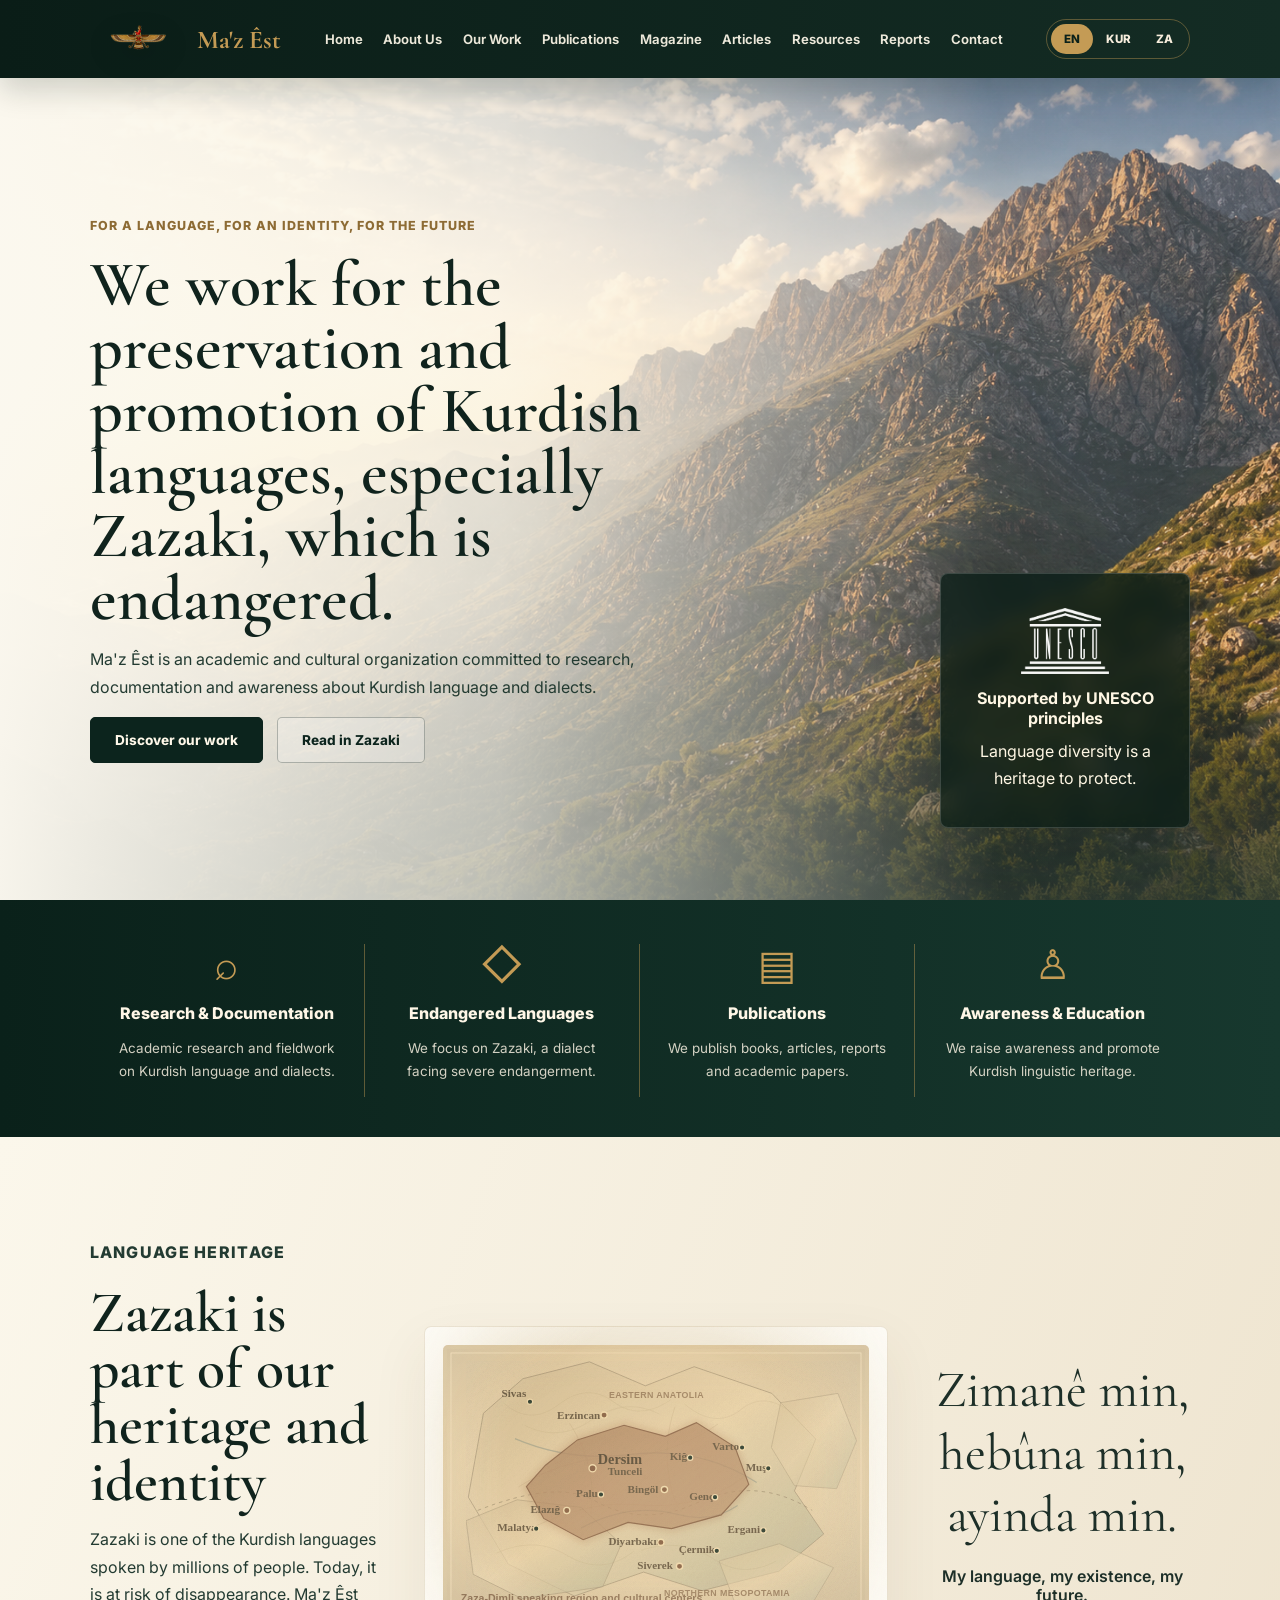
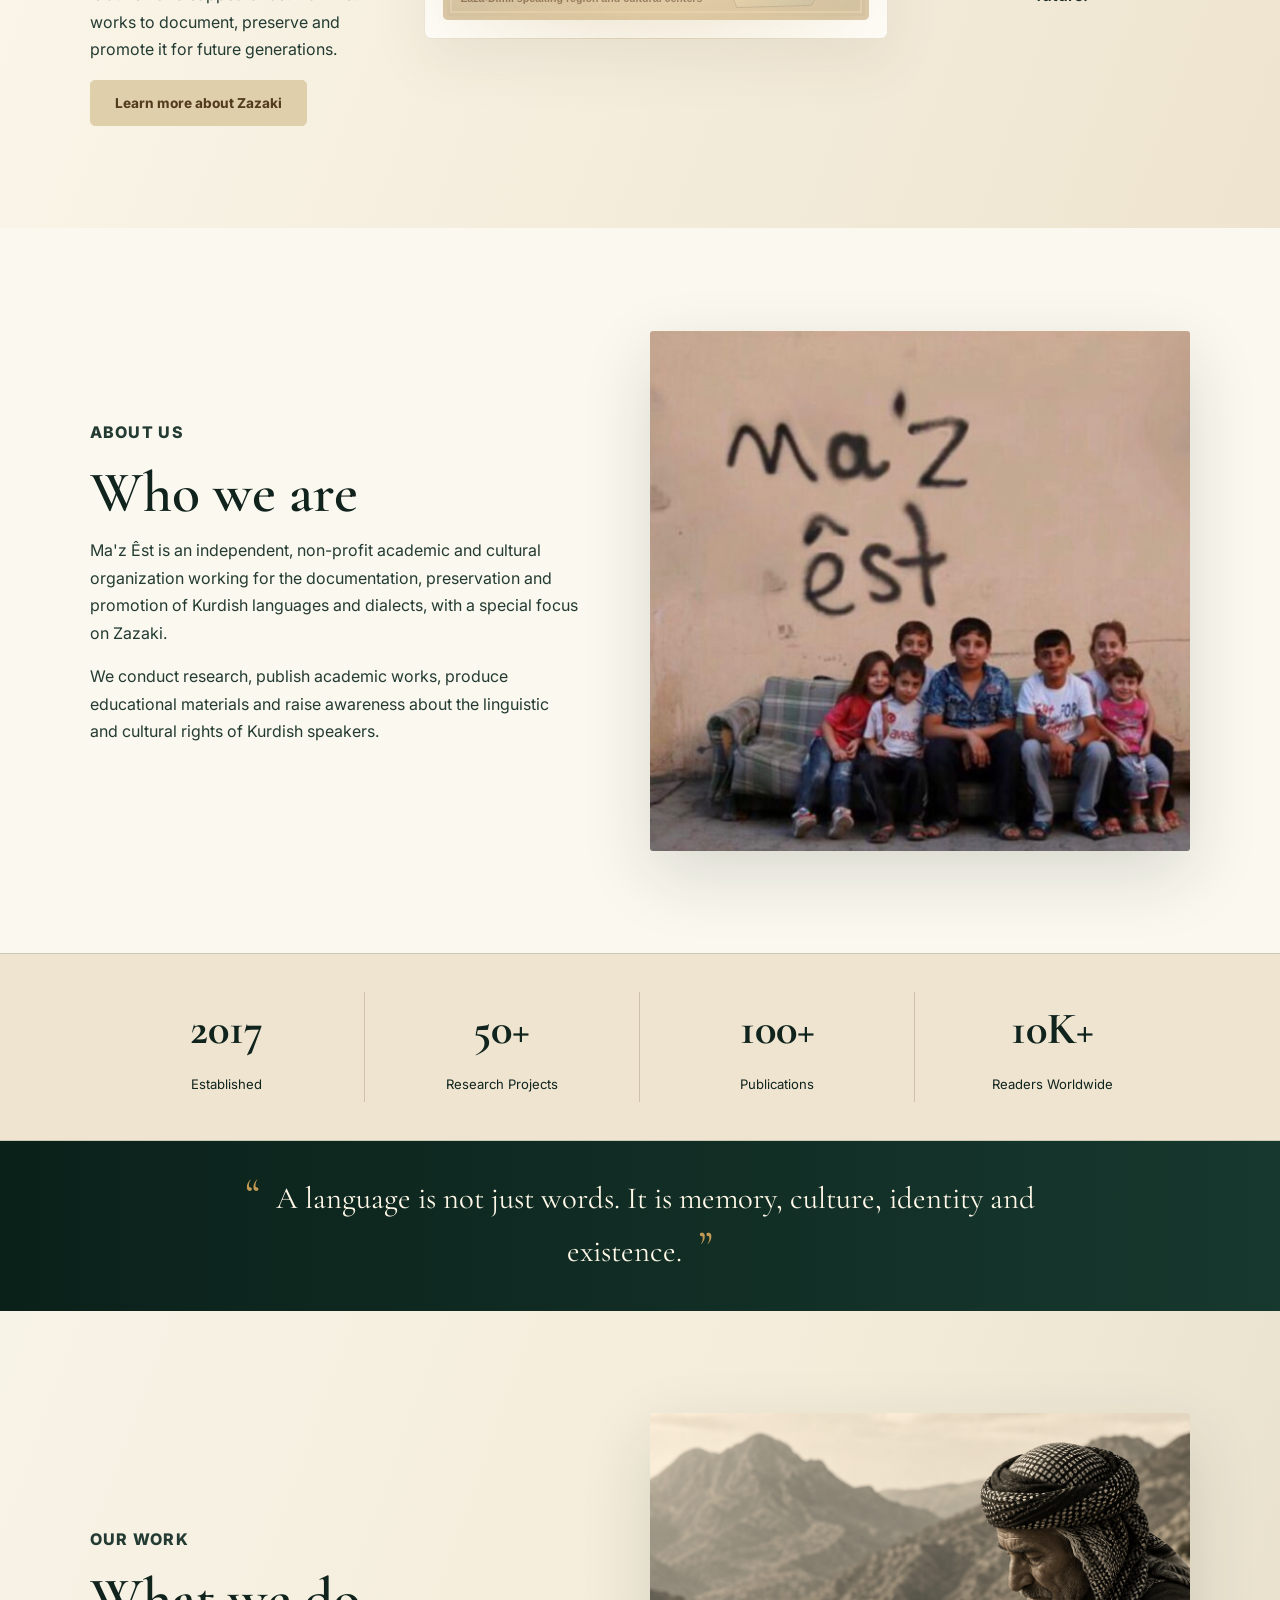
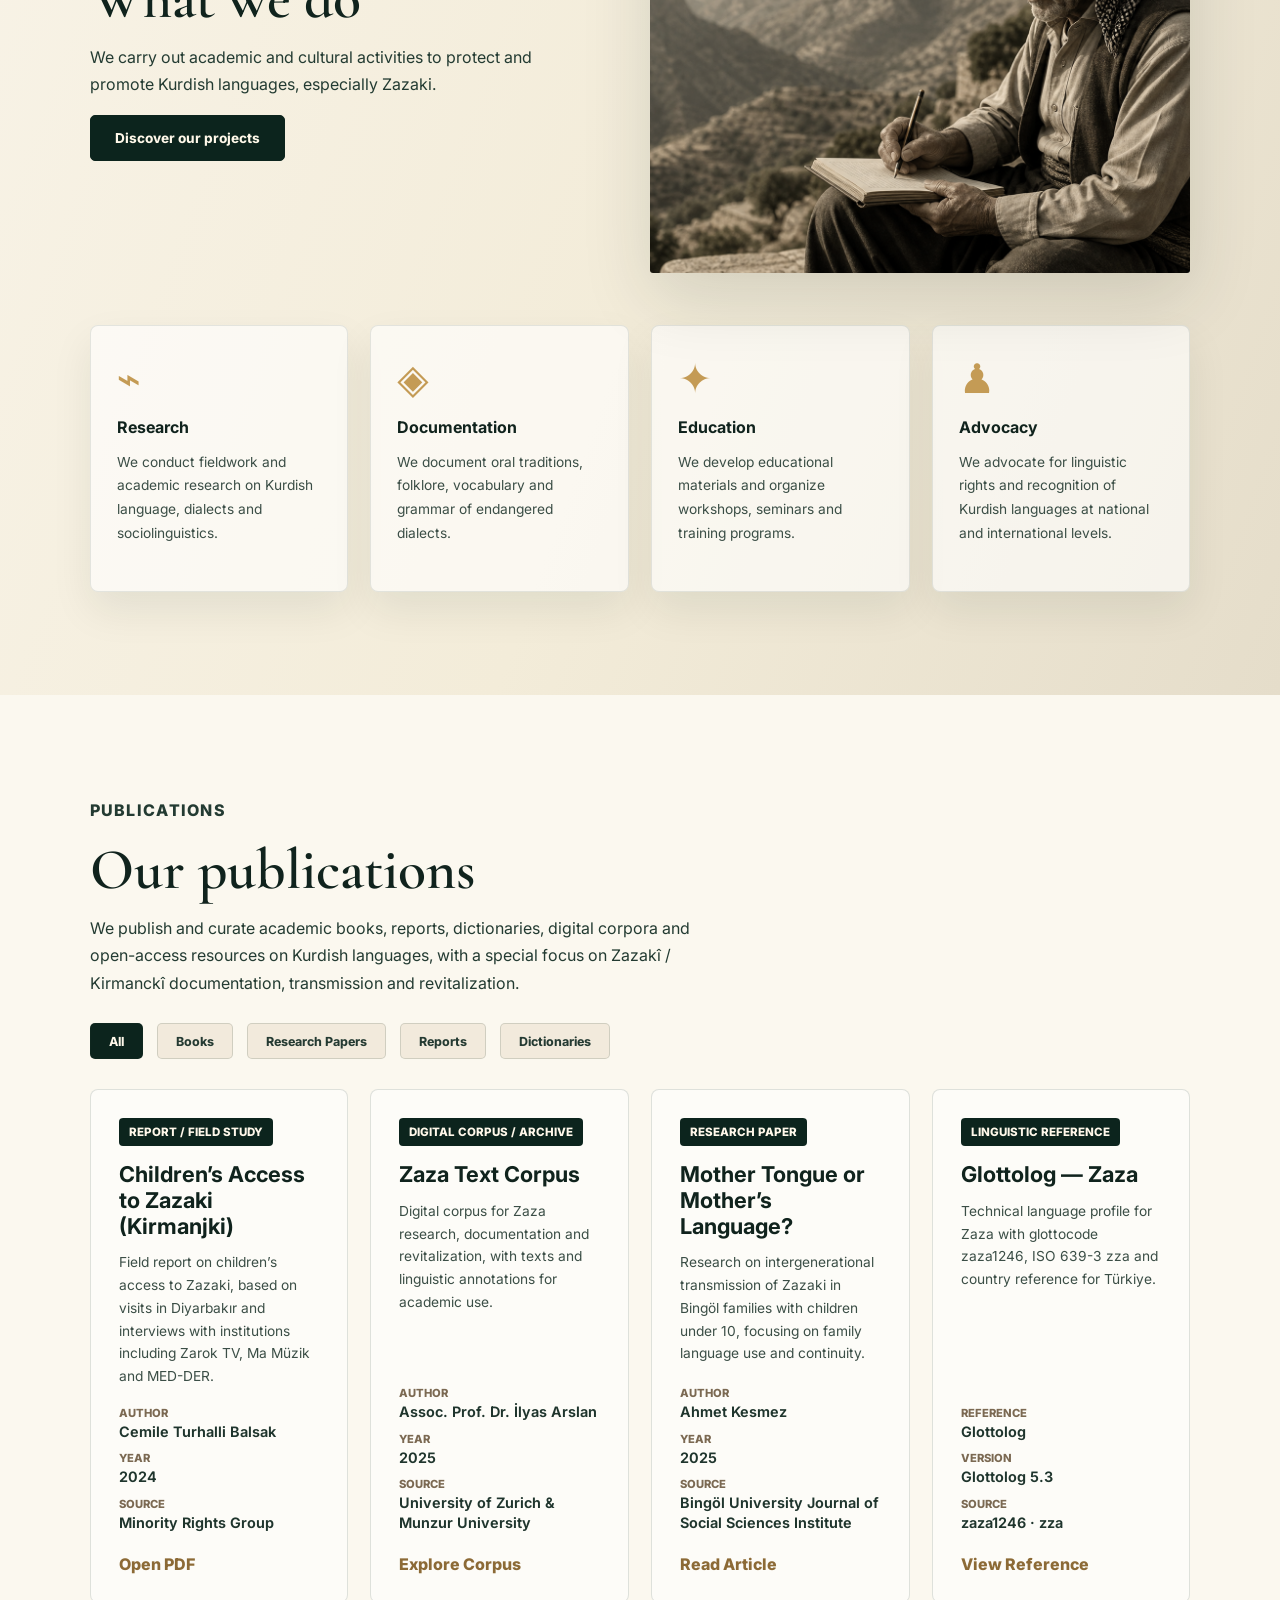
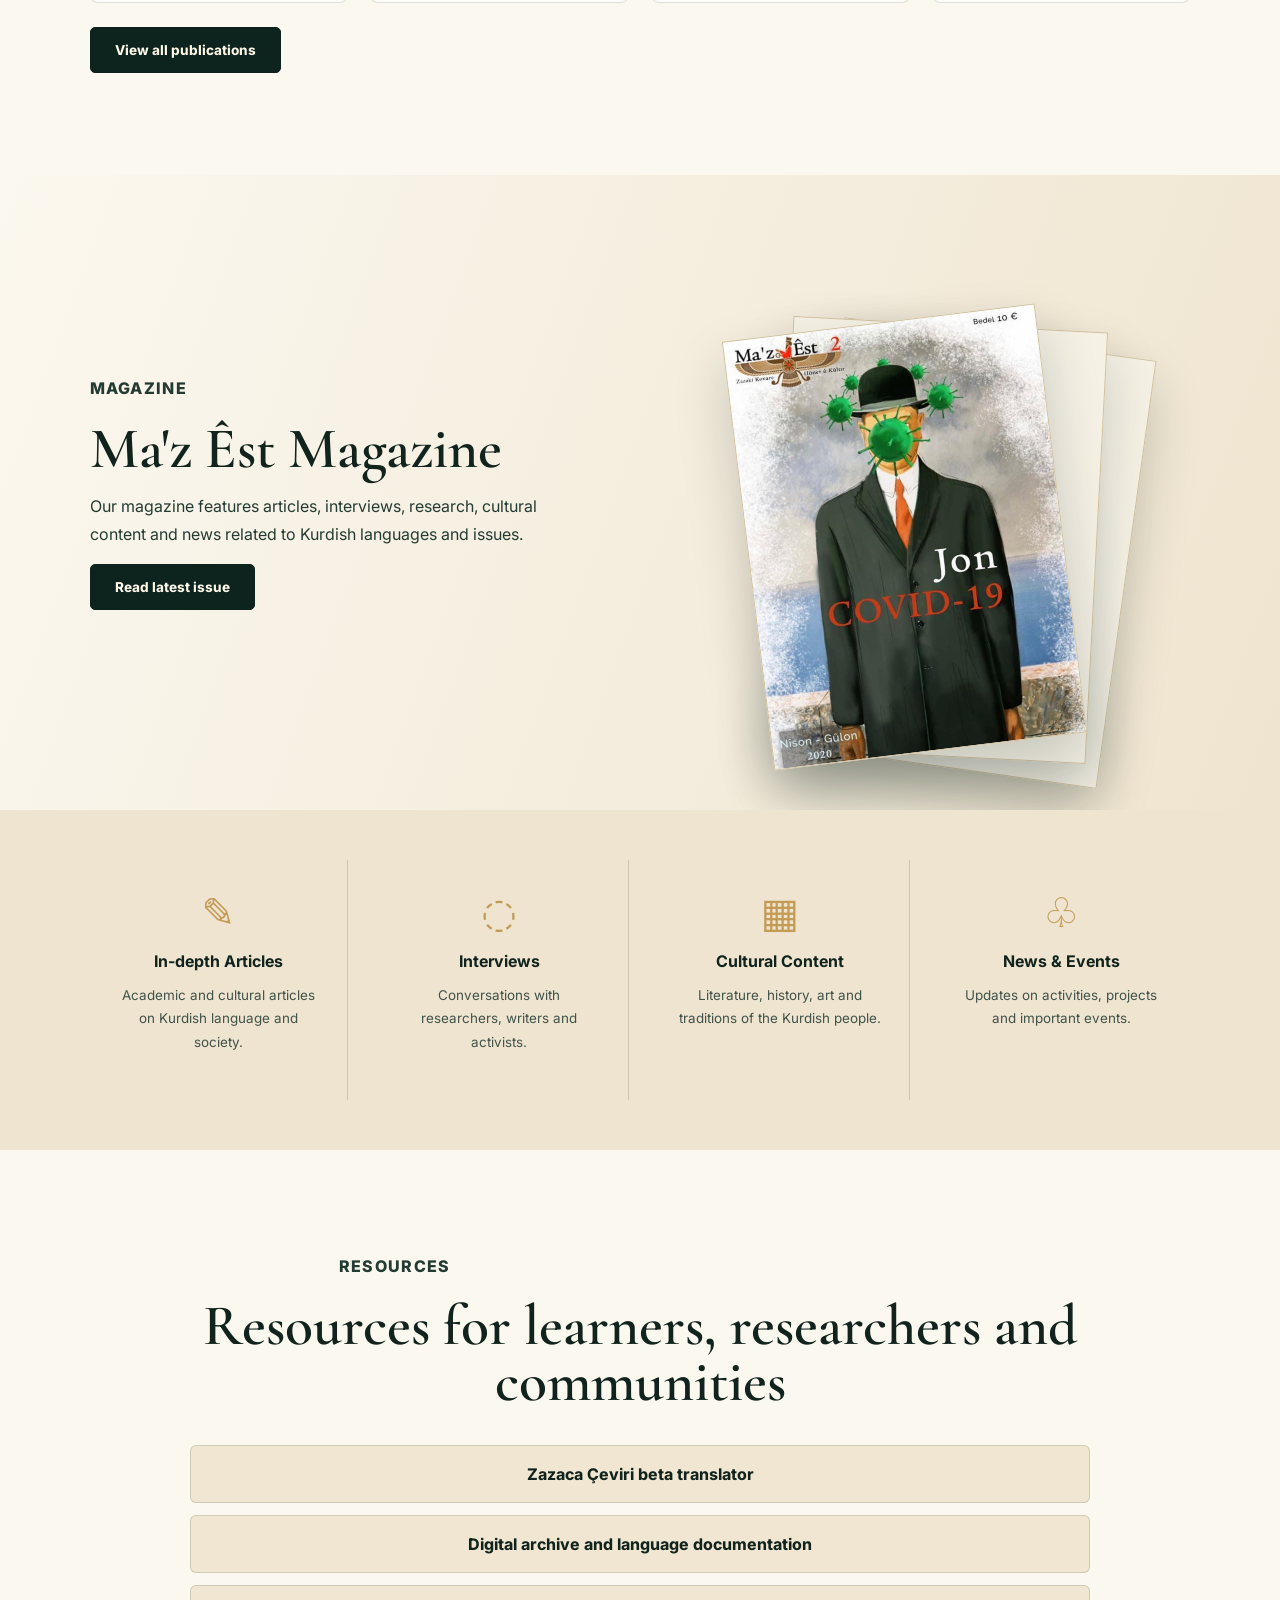
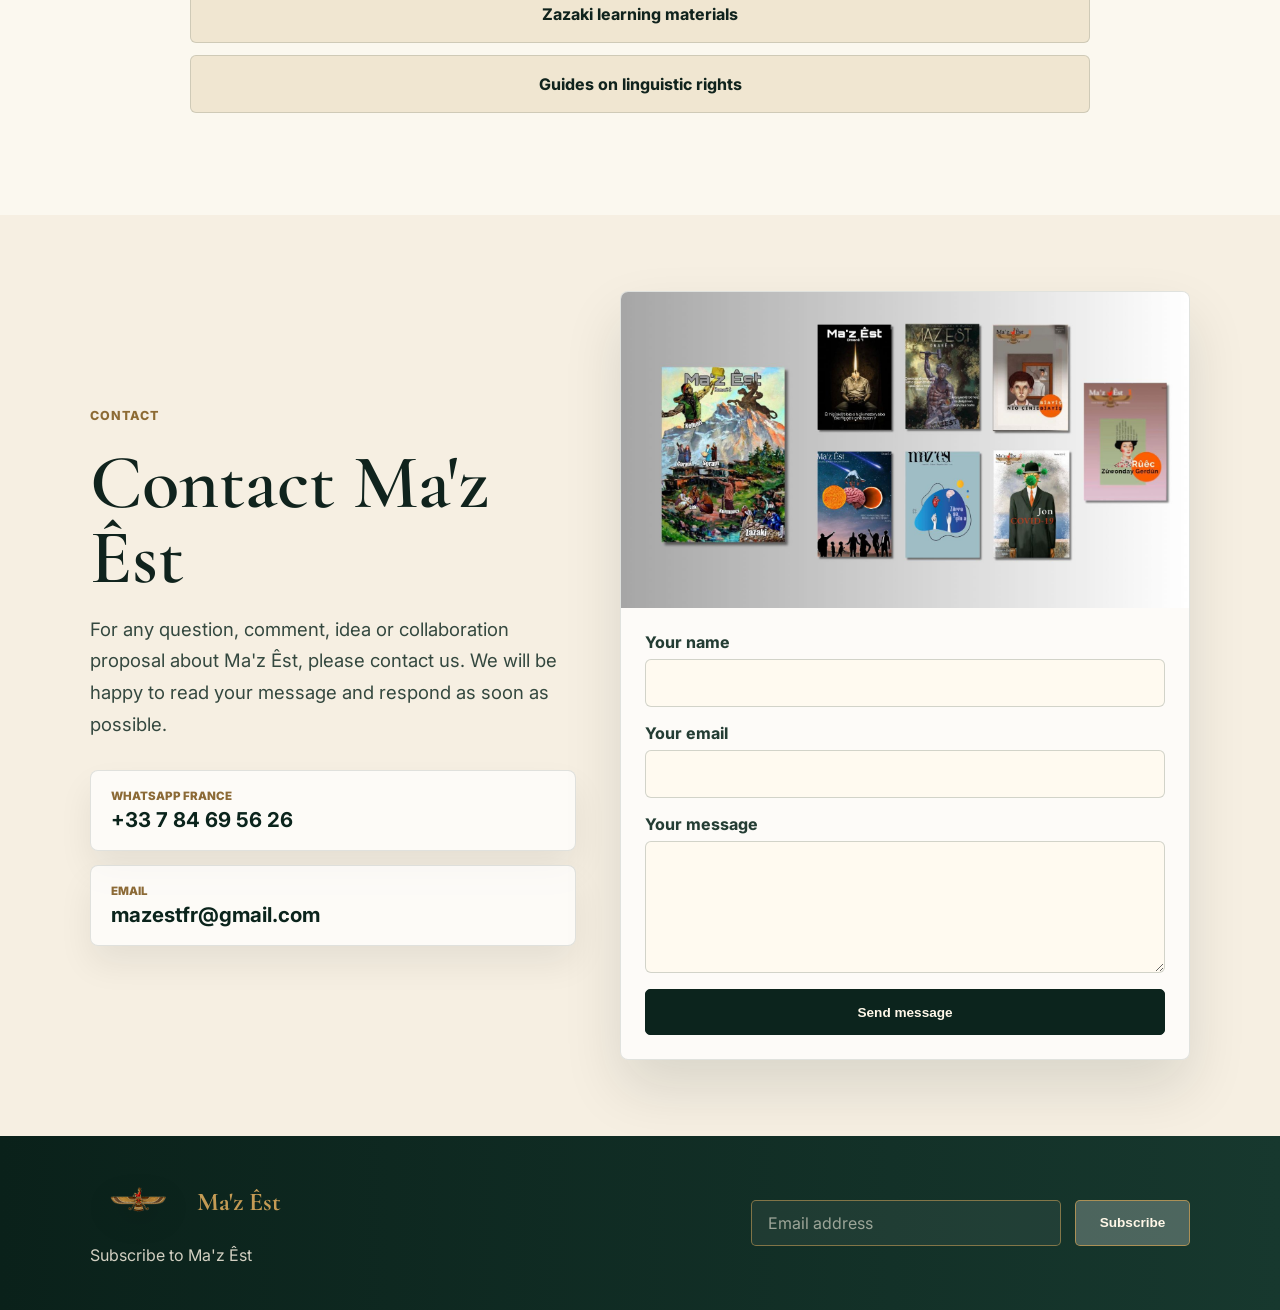
==== index.html @ a1efe477 "Initial Ma'z Est website" ====
<!doctype html>
<html lang="en">
  <head>
    <meta charset="UTF-8" />
    <meta name="viewport" content="width=device-width, initial-scale=1.0" />
    <title>Ma'z Êst | Kurdish Language Preservation</title>
    <link rel="preconnect" href="https://fonts.googleapis.com" />
    <link rel="preconnect" href="https://fonts.gstatic.com" crossorigin />
    <link href="https://fonts.googleapis.com/css2?family=Cormorant+Garamond:wght@500;600;700&family=Inter:wght@400;500;600;700&display=swap" rel="stylesheet" />
    <link rel="stylesheet" href="styles.css" />
  </head>
  <body>
    <header class="site-header">
      <a class="brand" href="#home" aria-label="Ma'z Êst home">
        <img class="brand-logo" src="assets/logosans.png" alt="" /><span class="brand-name">Ma'z Êst</span>
      </a>
      <button class="nav-toggle" type="button" aria-label="Open menu" aria-expanded="false">☰</button>
      <nav class="main-nav" aria-label="Main navigation">
        <a href="index.html" data-i18n="nav.home">Home</a>
        <a href="#about" data-i18n="nav.about">About Us</a>
        <a href="research.html" data-i18n="nav.work">Our Work</a>
        <a href="publications.html" data-i18n="nav.publications">Publications</a>
        <a href="magazine.html" data-i18n="nav.magazine">Magazine</a>
        <a href="articles.html" data-i18n="nav.articles">Articles</a>
        <a href="resources.html" data-i18n="nav.resources">Resources</a>
        <a href="reports.html" data-i18n="nav.reports">Reports</a>
        <a href="#contact" data-i18n="nav.contact">Contact</a>
      </nav>
      <div class="language-switch" aria-label="Language">
        <button type="button" class="active" data-lang="en">EN</button>
        <button type="button" data-lang="ku">KUR</button>
        <button type="button" data-lang="za">ZA</button>
      </div>
    </header>

    <main id="home">
      <section class="hero">
        <div class="hero-media" aria-hidden="true"></div>
        <div class="hero-content">
          <p class="eyebrow" data-i18n="hero.eyebrow">For a language, for an identity, for the future</p>
          <h1 data-i18n="hero.title">We work for the preservation and promotion of Kurdish languages, especially Zazaki, which is endangered.</h1>
          <p data-i18n="hero.copy">Ma'z Êst is an academic and cultural organization committed to research, documentation and awareness about Kurdish language and dialects.</p>
          <div class="actions">
            <a class="button primary" href="#work" data-i18n="hero.cta1">Discover our work</a>
            <a class="button secondary" href="#heritage" data-i18n="hero.cta2">Read in Zazaki</a>
          </div>
        </div>
        <aside class="unesco-card">
          <img class="unesco-logo" src="assets/unesco.png" alt="UNESCO logo" />
          <strong data-i18n="hero.unescoTitle">Supported by UNESCO principles</strong>
          <p data-i18n="hero.unescoCopy">Language diversity is a heritage to protect.</p>
        </aside>
      </section>

      <section class="pillar-strip" aria-label="Focus areas">
        <article>
          <span class="line-icon">⌕</span>
          <h2 data-i18n="pillars.research.title">Research & Documentation</h2>
          <p data-i18n="pillars.research.copy">Academic research and fieldwork on Kurdish language and dialects.</p>
        </article>
        <article>
          <span class="line-icon">◇</span>
          <h2 data-i18n="pillars.languages.title">Endangered Languages</h2>
          <p data-i18n="pillars.languages.copy">We focus on Zazaki, a dialect facing severe endangerment.</p>
        </article>
        <article>
          <span class="line-icon">▤</span>
          <h2 data-i18n="pillars.publications.title">Publications</h2>
          <p data-i18n="pillars.publications.copy">We publish books, articles, reports and academic papers.</p>
        </article>
        <article>
          <span class="line-icon">♙</span>
          <h2 data-i18n="pillars.education.title">Awareness & Education</h2>
          <p data-i18n="pillars.education.copy">We raise awareness and promote Kurdish linguistic heritage.</p>
        </article>
      </section>

      <section class="heritage" id="heritage">
        <div>
          <p class="eyebrow" data-i18n="heritage.eyebrow">Language heritage</p>
          <h2 data-i18n="heritage.title">Zazaki is part of our heritage and identity</h2>
          <p data-i18n="heritage.copy">Zazaki is one of the Kurdish languages spoken by millions of people. Today, it is at risk of disappearance. Ma'z Êst works to document, preserve and promote it for future generations.</p>
          <a class="button muted" href="#about" data-i18n="heritage.cta">Learn more about Zazaki</a>
        </div>
        <div class="map-panel">
          <img src="assets/zaza-map.svg" alt="Beige map of Zaza-Dimli Kurdish regions and cities" />
        </div>
        <blockquote>
          <span>Zimanê min, hebûna min, ayinda min.</span>
          <small data-i18n="heritage.quote">My language, my existence, my future.</small>
        </blockquote>
      </section>

      <section class="split-section" id="about">
        <div class="section-copy">
          <p class="eyebrow" data-i18n="about.eyebrow">About us</p>
          <h2 data-i18n="about.title">Who we are</h2>
          <p data-i18n="about.copy1">Ma'z Êst is an independent, non-profit academic and cultural organization working for the documentation, preservation and promotion of Kurdish languages and dialects, with a special focus on Zazaki.</p>
          <p data-i18n="about.copy2">We conduct research, publish academic works, produce educational materials and raise awareness about the linguistic and cultural rights of Kurdish speakers.</p>
        </div>
        <img src="assets/mazest-about.jpeg" alt="Children sitting under Ma'z Êst writing on a wall" />
      </section>

      <section class="stats">
        <article><strong>2017</strong><span data-i18n="stats.established">Established</span></article>
        <article><strong>50+</strong><span data-i18n="stats.projects">Research Projects</span></article>
        <article><strong>100+</strong><span data-i18n="stats.publications">Publications</span></article>
        <article><strong>10K+</strong><span data-i18n="stats.readers">Readers Worldwide</span></article>
      </section>

      <section class="quote-band">
        <p data-i18n="quote">A language is not just words. It is memory, culture, identity and existence.</p>
      </section>

      <section class="work-section" id="work">
        <div class="work-hero">
          <div>
            <p class="eyebrow" data-i18n="work.eyebrow">Our work</p>
            <h2 data-i18n="work.title">What we do</h2>
            <p data-i18n="work.copy">We carry out academic and cultural activities to protect and promote Kurdish languages, especially Zazaki.</p>
            <a class="button primary" href="#publications" data-i18n="work.cta">Discover our projects</a>
          </div>
          <img src="assets/cultural-writer.png" alt="Elder Kurdish writer documenting language in a notebook" />
        </div>
        <div class="work-grid">
          <article><span>⌁</span><h3 data-i18n="work.cards.research.title">Research</h3><p data-i18n="work.cards.research.copy">We conduct fieldwork and academic research on Kurdish language, dialects and sociolinguistics.</p></article>
          <article><span>◈</span><h3 data-i18n="work.cards.documentation.title">Documentation</h3><p data-i18n="work.cards.documentation.copy">We document oral traditions, folklore, vocabulary and grammar of endangered dialects.</p></article>
          <article><span>✦</span><h3 data-i18n="work.cards.education.title">Education</h3><p data-i18n="work.cards.education.copy">We develop educational materials and organize workshops, seminars and training programs.</p></article>
          <article><span>♟</span><h3 data-i18n="work.cards.advocacy.title">Advocacy</h3><p data-i18n="work.cards.advocacy.copy">We advocate for linguistic rights and recognition of Kurdish languages at national and international levels.</p></article>
        </div>
      </section>

      <section class="publications" id="publications">
        <div class="section-heading">
          <p class="eyebrow" data-i18n="publications.eyebrow">Publications</p>
          <h2 data-i18n="publications.title">Our publications</h2>
          <p data-i18n="publications.copy">We publish and curate academic books, reports, dictionaries, digital corpora and open-access resources on Kurdish languages, with a special focus on Zazakî / Kirmanckî documentation, transmission and revitalization.</p>
        </div>
        <div class="tabs" aria-label="Publication filters">
          <button class="active" data-i18n="publications.tabs.all">All</button>
          <button data-i18n="publications.tabs.books">Books</button>
          <button data-i18n="publications.tabs.research">Research Papers</button>
          <button data-i18n="publications.tabs.reports">Reports</button>
          <button data-i18n="publications.tabs.dict">Dictionaries</button>
        </div>
        <div class="book-grid">
          <article class="book resource-publication">
            <span class="resource-badge" data-i18n="publications.cards.access.type">Report / Field Study</span>
            <h3>Children’s Access to Zazaki (Kirmanjki)</h3>
            <p data-i18n="publications.cards.access.copy">Field report on children’s access to Zazaki, based on visits in Diyarbakır and interviews with institutions including Zarok TV, Ma Müzik and MED-DER.</p>
            <dl>
              <div><dt data-i18n="publications.card.author">Author</dt><dd>Cemile Turhalli Balsak</dd></div>
              <div><dt data-i18n="publications.card.year">Year</dt><dd>2024</dd></div>
              <div><dt data-i18n="publications.card.source">Source</dt><dd>Minority Rights Group</dd></div>
            </dl>
            <a class="section-link" href="https://minorityrights.org/app/uploads/2024/04/childrens-access-to-zazaki-en.pdf" target="_blank" rel="noopener" data-i18n="publications.cards.access.button">Open PDF</a>
          </article>
          <article class="book resource-publication">
            <span class="resource-badge" data-i18n="publications.cards.corpus.type">Digital Corpus / Archive</span>
            <h3>Zaza Text Corpus</h3>
            <p data-i18n="publications.cards.corpus.copy">Digital corpus for Zaza research, documentation and revitalization, with texts and linguistic annotations for academic use.</p>
            <dl>
              <div><dt data-i18n="publications.card.author">Author</dt><dd>Assoc. Prof. Dr. İlyas Arslan</dd></div>
              <div><dt data-i18n="publications.card.year">Year</dt><dd>2025</dd></div>
              <div><dt data-i18n="publications.card.source">Source</dt><dd>University of Zurich & Munzur University</dd></div>
            </dl>
            <a class="section-link" href="https://ilyasarslan62.github.io/zazatextcorpus/" target="_blank" rel="noopener" data-i18n="publications.cards.corpus.button">Explore Corpus</a>
          </article>
          <article class="book resource-publication">
            <span class="resource-badge" data-i18n="publications.cards.transmission.type">Research Paper</span>
            <h3>Mother Tongue or Mother’s Language?</h3>
            <p data-i18n="publications.cards.transmission.copy">Research on intergenerational transmission of Zazaki in Bingöl families with children under 10, focusing on family language use and continuity.</p>
            <dl>
              <div><dt data-i18n="publications.card.author">Author</dt><dd>Ahmet Kesmez</dd></div>
              <div><dt data-i18n="publications.card.year">Year</dt><dd>2025</dd></div>
              <div><dt data-i18n="publications.card.source">Source</dt><dd>Bingöl University Journal of Social Sciences Institute</dd></div>
            </dl>
            <a class="section-link" href="https://dergipark.org.tr/tr/pub/busbed/article/1689349" target="_blank" rel="noopener" data-i18n="publications.cards.transmission.button">Read Article</a>
          </article>
          <article class="book resource-publication">
            <span class="resource-badge" data-i18n="publications.cards.glottolog.type">Linguistic Reference</span>
            <h3>Glottolog — Zaza</h3>
            <p data-i18n="publications.cards.glottolog.copy">Technical language profile for Zaza with glottocode zaza1246, ISO 639-3 zza and country reference for Türkiye.</p>
            <dl>
              <div><dt data-i18n="publications.card.reference">Reference</dt><dd>Glottolog</dd></div>
              <div><dt data-i18n="publications.card.version">Version</dt><dd>Glottolog 5.3</dd></div>
              <div><dt data-i18n="publications.card.source">Code</dt><dd>zaza1246 · zza</dd></div>
            </dl>
            <a class="section-link" href="https://glottolog.org/resource/languoid/id/zaza1246" target="_blank" rel="noopener" data-i18n="publications.cards.glottolog.button">View Reference</a>
          </article>
        </div>
        <a class="button primary centered" href="#resources" data-i18n="publications.cta">View all publications</a>
      </section>

      <section class="magazine" id="magazine">
        <div class="section-copy">
          <p class="eyebrow" data-i18n="magazine.eyebrow">Magazine</p>
          <h2 data-i18n="magazine.title">Ma'z Êst Magazine</h2>
          <p data-i18n="magazine.copy">Our magazine features articles, interviews, research, cultural content and news related to Kurdish languages and issues.</p>
          <a class="button primary" href="#articles" data-i18n="magazine.cta">Read latest issue</a>
        </div>
        <div class="magazine-stack" aria-label="Magazine cover mockup">
          <div class="issue back"></div>
          <div class="issue mid"></div>
          <div class="issue front">
            <img class="real-magazine-cover" src="assets/magazine/mazest-magazine-covid.png" alt="Ma'z Êst magazine cover about Covid-19" />
          </div>
        </div>
      </section>

      <section class="article-grid" id="articles">
        <article><span>✎</span><h3 data-i18n="articles.inDepth.title">In-depth Articles</h3><p data-i18n="articles.inDepth.copy">Academic and cultural articles on Kurdish language and society.</p></article>
        <article><span>◌</span><h3 data-i18n="articles.interviews.title">Interviews</h3><p data-i18n="articles.interviews.copy">Conversations with researchers, writers and activists.</p></article>
        <article><span>▦</span><h3 data-i18n="articles.culture.title">Cultural Content</h3><p data-i18n="articles.culture.copy">Literature, history, art and traditions of the Kurdish people.</p></article>
        <article><span>♧</span><h3 data-i18n="articles.news.title">News & Events</h3><p data-i18n="articles.news.copy">Updates on activities, projects and important events.</p></article>
      </section>

      <section class="resources" id="resources">
        <p class="eyebrow" data-i18n="resources.eyebrow">Resources</p>
        <h2 data-i18n="resources.title">Resources for learners, researchers and communities</h2>
        <div class="resource-list">
          <a href="translator.html" data-i18n="resources.items.translator">Zazaca Çeviri beta translator</a>
          <a href="archive.html" data-i18n="resources.items.archive">Digital archive and language documentation</a>
          <a href="teaching-learning.html" data-i18n="resources.items.lessons">Zazaki learning materials</a>
          <a href="linguistic-rights.html" data-i18n="resources.items.rights">Guides on linguistic rights</a>
        </div>
      </section>

      <section class="contact-section" id="contact">
        <div class="contact-copy">
          <p class="eyebrow" data-i18n="contact.eyebrow">Contact</p>
          <h2 data-i18n="contact.title">Contact Ma'z Êst</h2>
          <p data-i18n="contact.copy">For any question, comment, idea or collaboration proposal about Ma'z Êst, please contact us. We will be happy to read your message and respond as soon as possible.</p>
          <div class="contact-actions">
            <a class="contact-link" href="https://wa.me/33784695626" target="_blank" rel="noopener">
              <span data-i18n="contact.whatsappLabel">WhatsApp France</span>
              <strong>+33 7 84 69 56 26</strong>
            </a>
            <a class="contact-link" href="mailto:mazestfr@gmail.com">
              <span data-i18n="contact.emailLabel">Email</span>
              <strong>mazestfr@gmail.com</strong>
            </a>
          </div>
        </div>
        <div class="contact-panel">
          <figure class="contact-image">
            <img src="assets/imagedeco.jpeg" alt="Ma'z Êst magazine covers" />
          </figure>
          <form class="contact-form" action="mailto:mazestfr@gmail.com" method="post" enctype="text/plain">
            <label>
              <span data-i18n="contact.form.name">Your name</span>
              <input type="text" name="name" autocomplete="name" required />
            </label>
            <label>
              <span data-i18n="contact.form.email">Your email</span>
              <input type="email" name="email" autocomplete="email" required />
            </label>
            <label>
              <span data-i18n="contact.form.message">Your message</span>
              <textarea name="message" rows="5" required></textarea>
            </label>
            <button class="button primary" type="submit" data-i18n="contact.form.submit">Send message</button>
          </form>
        </div>
      </section>
    </main>

    <footer class="site-footer">
      <div>
        <a class="brand" href="#home"><img class="brand-logo" src="assets/logosans.png" alt="" /><span class="brand-name">Ma'z Êst</span></a>
        <p data-i18n="footer.copy">Subscribe to Ma'z Êst</p>
      </div>
      <form>
        <label class="sr-only" for="footer-email" data-i18n="footer.placeholder">Email address</label>
        <input id="footer-email" type="email" name="email" data-i18n-placeholder="footer.placeholder" placeholder="Email address" required />
        <button class="button secondary" type="submit" data-i18n="footer.cta">Subscribe</button>
      </form>
    </footer>
    <script src="script.js?v=20260528-contact-form"></script>
  </body>
</html>
---- styles.css ----
:root {
  --ink: #10231d;
  --ink-2: #20382f;
  --pine: #0c241d;
  --pine-2: #14352b;
  --gold: #c49b55;
  --sand: #eee7d9;
  --paper: #fbf8ef;
  --line: rgba(32, 56, 47, 0.16);
  --shadow: 0 24px 70px rgba(16, 35, 29, 0.14);
}

* {
  box-sizing: border-box;
}

html {
  scroll-behavior: smooth;
}

body {
  margin: 0;
  color: var(--ink);
  background: var(--paper);
  font-family: Inter, system-ui, -apple-system, BlinkMacSystemFont, "Segoe UI", sans-serif;
}

body.menu-open {
  overflow: hidden;
}

a {
  color: inherit;
  text-decoration: none;
}

img {
  display: block;
  max-width: 100%;
}

.site-header {
  position: sticky;
  top: 0;
  z-index: 20;
  display: grid;
  grid-template-columns: auto 1fr auto;
  align-items: center;
  gap: 28px;
  min-height: 78px;
  padding: 0 7vw;
  color: #fff9ea;
  background: linear-gradient(90deg, #0a1d17, #142c24);
  box-shadow: 0 12px 30px rgba(10, 29, 23, 0.18);
}

.brand {
  display: inline-flex;
  align-items: center;
  gap: 10px;
  color: var(--gold);
  font-family: "Cormorant Garamond", Georgia, serif;
  font-size: clamp(1.5rem, 2vw, 2.1rem);
  font-weight: 700;
  line-height: 1;
  white-space: nowrap;
}

.brand-logo {
  width: clamp(78px, 7.6vw, 108px);
  height: 50px;
  object-fit: contain;
  object-position: center;
  filter: drop-shadow(0 8px 14px rgba(0, 0, 0, 0.18));
}

.brand-name {
  display: inline-block;
  transform: translateY(1px);
  letter-spacing: 0;
}

.brand-mark {
  display: grid;
  width: 54px;
  height: 54px;
  place-items: center;
}

.brand-mark img {
  width: 100%;
  height: 100%;
  object-fit: contain;
}

.main-nav {
  display: flex;
  justify-content: center;
  gap: clamp(14px, 1.6vw, 30px);
  font-size: 0.82rem;
  font-weight: 650;
}

.main-nav a {
  opacity: 0.92;
  transition: color 0.2s ease, opacity 0.2s ease;
}

.main-nav a:hover {
  color: var(--gold);
  opacity: 1;
}

.language-switch {
  justify-self: end;
  display: inline-flex;
  gap: 4px;
  padding: 4px;
  border: 1px solid rgba(196, 155, 85, 0.42);
  border-radius: 999px;
}

.language-switch button,
.nav-toggle {
  color: inherit;
  background: transparent;
  border: 0;
  cursor: pointer;
  font: inherit;
}

.language-switch button {
  min-width: 42px;
  min-height: 30px;
  border-radius: 999px;
  color: #f7eddc;
  font-size: 0.72rem;
  font-weight: 800;
}

.language-switch button.active {
  color: #0b211a;
  background: var(--gold);
}

.nav-toggle {
  display: none;
  justify-self: end;
  font-size: 1.55rem;
}

.hero {
  position: relative;
  min-height: calc(100vh - 78px);
  display: grid;
  align-items: center;
  padding: 9vh 7vw;
  overflow: hidden;
}

.hero-media {
  position: absolute;
  inset: 0;
  z-index: -2;
  background:
    linear-gradient(90deg, rgba(251, 248, 239, 0.98) 0%, rgba(251, 248, 239, 0.72) 39%, rgba(251, 248, 239, 0.1) 78%),
    linear-gradient(180deg, rgba(16, 35, 29, 0) 70%, rgba(16, 35, 29, 0.74) 100%),
    url("assets/hero-mountains.png") center / cover no-repeat;
}

.hero-content {
  max-width: 660px;
}

.eyebrow {
  margin: 0 0 18px;
  color: #8d6b34;
  font-size: 0.78rem;
  font-weight: 800;
  letter-spacing: 0.08em;
  text-transform: uppercase;
}

h1,
h2 {
  margin: 0;
  font-family: "Cormorant Garamond", Georgia, serif;
  font-weight: 600;
  line-height: 0.98;
}

h1 {
  max-width: 720px;
  font-size: clamp(3rem, 5vw, 5.4rem);
}

h2 {
  font-size: clamp(2.7rem, 4.5vw, 5.2rem);
}

h3 {
  margin: 0;
  font-size: 1rem;
}

p {
  line-height: 1.72;
}

.hero-content p:not(.eyebrow),
.section-copy p,
.section-heading p,
.work-hero p,
.heritage p,
.resources p {
  max-width: 610px;
  color: #233b32;
  font-size: 1rem;
}

.actions,
.tabs,
.site-footer form {
  display: flex;
  flex-wrap: wrap;
  gap: 14px;
  align-items: center;
}

.button {
  display: inline-flex;
  align-items: center;
  justify-content: center;
  min-height: 46px;
  padding: 0 24px;
  border: 1px solid rgba(16, 35, 29, 0.28);
  border-radius: 5px;
  font-size: 0.85rem;
  font-weight: 750;
  transition: transform 0.2s ease, background 0.2s ease;
}

.button:hover {
  transform: translateY(-2px);
}

.button.primary {
  color: #fff8e9;
  background: var(--pine);
  border-color: var(--pine);
}

.button.secondary {
  color: var(--pine);
  background: rgba(255, 255, 255, 0.24);
}

.button.muted {
  color: #533b1f;
  background: #dfcfaa;
  border-color: #dfcfaa;
}

.button.centered {
  width: max-content;
  margin: 24px auto 0;
}

.unesco-card {
  position: absolute;
  right: 7vw;
  bottom: 8vh;
  width: min(250px, 24vw);
  padding: 34px 28px;
  color: #fff7e4;
  text-align: center;
  background: rgba(10, 29, 23, 0.78);
  border: 1px solid rgba(255, 255, 255, 0.16);
  border-radius: 8px;
  box-shadow: var(--shadow);
  backdrop-filter: blur(10px);
}

.unesco-logo {
  width: 88px;
  height: auto;
  margin: 0 auto 14px;
  filter: invert(1) sepia(1) saturate(0.35) hue-rotate(350deg) brightness(1.18);
  opacity: 0.96;
}

.unesco-card strong,
.unesco-card p {
  display: block;
  margin: 10px 0 0;
}

.pillar-strip,
.quote-band,
.site-footer {
  color: #fff7e7;
  background: linear-gradient(90deg, #0a211a, #17382e);
}

.pillar-strip {
  display: grid;
  grid-template-columns: repeat(4, 1fr);
  gap: 0;
  padding: 44px 7vw 40px;
}

.pillar-strip article,
.article-grid article {
  text-align: center;
}

.pillar-strip article {
  min-height: 150px;
  padding: 0 28px;
  border-right: 1px solid rgba(196, 155, 85, 0.45);
}

.pillar-strip article:last-child {
  border-right: 0;
}

.line-icon,
.work-grid span,
.article-grid span {
  display: block;
  color: var(--gold);
  font-size: 2.55rem;
  line-height: 1;
}

.pillar-strip h2 {
  margin-top: 18px;
  font-family: Inter, sans-serif;
  font-size: 1rem;
  font-weight: 800;
  line-height: 1.3;
}

.pillar-strip p,
.article-grid p {
  color: rgba(255, 247, 231, 0.82);
  font-size: 0.84rem;
}

.heritage,
.split-section,
.work-section,
.publications,
.magazine,
.resources {
  padding: clamp(64px, 8vw, 118px) 7vw;
}

.heritage {
  display: grid;
  grid-template-columns: minmax(260px, 0.9fr) minmax(340px, 1.45fr) minmax(230px, 0.8fr);
  align-items: center;
  gap: 46px;
  background: linear-gradient(110deg, #fbf7eb, #eee4cf);
}

.map-panel {
  width: 100%;
  padding: clamp(10px, 1.6vw, 18px);
  background:
    radial-gradient(circle at 50% 48%, rgba(255, 250, 236, 0) 54%, rgba(251, 248, 239, 0.76) 86%, rgba(251, 248, 239, 0.96) 100%),
    linear-gradient(135deg, rgba(221, 205, 173, 0.58), rgba(255, 251, 241, 0.22));
  border: 1px solid rgba(151, 120, 73, 0.16);
  border-radius: 7px;
  box-shadow:
    inset 0 0 70px rgba(255, 255, 255, 0.58),
    0 22px 56px rgba(93, 70, 39, 0.08);
}

.map-panel img {
  width: 100%;
  border-radius: 5px;
  mix-blend-mode: multiply;
  opacity: 0.95;
  filter: sepia(0.16) saturate(0.9) contrast(1.04);
}

.heritage blockquote {
  margin: 0;
  color: #1d2f28;
  font-family: "Cormorant Garamond", Georgia, serif;
  font-size: clamp(2.4rem, 4vw, 4.7rem);
  line-height: 1.22;
  text-align: center;
}

.heritage blockquote small {
  display: block;
  margin-top: 20px;
  font-family: Inter, sans-serif;
  font-size: 1rem;
  font-weight: 600;
}

.split-section,
.work-hero,
.magazine {
  display: grid;
  grid-template-columns: minmax(280px, 0.95fr) minmax(320px, 1.05fr);
  align-items: center;
  gap: 72px;
}

.split-section img,
.work-hero img {
  width: 100%;
  height: min(44vw, 520px);
  object-fit: cover;
  border-radius: 3px;
  box-shadow: var(--shadow);
}

.stats {
  display: grid;
  grid-template-columns: repeat(4, 1fr);
  padding: 38px 7vw;
  background: #eee4d0;
  border-block: 1px solid var(--line);
}

.stats article {
  display: grid;
  place-items: center;
  min-height: 110px;
  border-right: 1px solid rgba(107, 82, 44, 0.23);
  text-align: center;
}

.stats article:last-child {
  border-right: 0;
}

.stats strong {
  font-family: "Cormorant Garamond", Georgia, serif;
  font-size: 2.8rem;
}

.stats span {
  font-size: 0.82rem;
}

.quote-band {
  padding: 32px 7vw;
  text-align: center;
}

.quote-band p {
  margin: 0 auto;
  max-width: 920px;
  font-family: "Cormorant Garamond", Georgia, serif;
  font-size: clamp(1.55rem, 2.4vw, 2.35rem);
}

.quote-band p::before,
.quote-band p::after {
  color: var(--gold);
  font-size: 2.8rem;
  line-height: 0;
}

.quote-band p::before {
  content: "“";
  margin-right: 16px;
}

.quote-band p::after {
  content: "”";
  margin-left: 16px;
}

.work-section {
  background: linear-gradient(110deg, #f8f3e7 0%, #f3ecd9 52%, #e5ddca 100%);
}

.work-hero {
  margin-bottom: 52px;
}

.work-hero img {
  height: min(38vw, 460px);
  filter: sepia(0.16) saturate(0.78);
}

.work-grid,
.article-grid,
.book-grid {
  display: grid;
  gap: 22px;
}

.work-grid {
  grid-template-columns: repeat(4, 1fr);
}

.work-grid article,
.book,
.article-grid article {
  min-height: 240px;
  padding: 32px 26px;
  background: rgba(255, 255, 255, 0.62);
  border: 1px solid rgba(32, 56, 47, 0.11);
  border-radius: 8px;
  box-shadow: 0 18px 42px rgba(16, 35, 29, 0.08);
}

.work-grid h3,
.article-grid h3 {
  margin: 18px 0 8px;
}

.work-grid p,
.book p {
  color: #3b4e46;
  font-size: 0.86rem;
}

.publications {
  background: #fbf8ef;
}

.section-heading {
  max-width: 720px;
  margin-bottom: 26px;
}

.tabs {
  margin-bottom: 30px;
}

.tabs button {
  min-height: 36px;
  padding: 0 18px;
  color: #243a32;
  background: #f2eadc;
  border: 1px solid var(--line);
  border-radius: 5px;
  cursor: pointer;
  font: inherit;
  font-size: 0.78rem;
  font-weight: 750;
}

.tabs button.active {
  color: #fff8ea;
  background: var(--pine);
}

.book-grid {
  grid-template-columns: repeat(4, 1fr);
}

.book {
  min-height: 0;
  background: transparent;
  box-shadow: none;
}

.cover {
  display: grid;
  width: 100%;
  aspect-ratio: 0.72;
  place-items: center;
  padding: 24px;
  color: #f7ead4;
  border-radius: 3px;
  box-shadow: 0 18px 34px rgba(16, 35, 29, 0.22);
  font-family: "Cormorant Garamond", Georgia, serif;
  font-size: clamp(1.2rem, 2vw, 2rem);
  line-height: 1.08;
  text-align: center;
}

.cover.maroon { background: linear-gradient(155deg, #603048, #321927); }
.cover.green { background: linear-gradient(155deg, #315e45, #172b21); }
.cover.ochre { background: linear-gradient(155deg, #9d724e, #443225); }
.cover.black { background: linear-gradient(155deg, #2d2a25, #10100f); }

.book h3 {
  margin-top: 18px;
  line-height: 1.45;
}

.resource-publication {
  display: flex;
  flex-direction: column;
  min-height: 420px;
  padding: 28px;
  background: rgba(255, 255, 255, 0.58);
  border: 1px solid rgba(32, 56, 47, 0.14);
  border-radius: 8px;
}

.resource-publication h3 {
  margin: 16px 0 12px;
  font-size: clamp(1.2rem, 1.7vw, 1.58rem);
  line-height: 1.18;
}

.resource-publication p {
  margin: 0 0 18px;
  line-height: 1.65;
}

.resource-badge {
  width: fit-content;
  padding: 7px 10px;
  color: #fff8ea;
  background: var(--pine);
  border-radius: 4px;
  font-size: 0.72rem;
  font-weight: 800;
  text-transform: uppercase;
}

.resource-publication dl {
  display: grid;
  gap: 10px;
  margin: auto 0 22px;
}

.resource-publication dl div {
  display: grid;
  gap: 2px;
}

.resource-publication dt {
  color: #7b6952;
  font-size: 0.7rem;
  font-weight: 800;
  text-transform: uppercase;
}

.resource-publication dd {
  margin: 0;
  color: #1f352d;
  font-size: 0.9rem;
  font-weight: 650;
  line-height: 1.35;
}

.section-link {
  color: #8c6a36;
  font-weight: 800;
  text-decoration: none;
}

.section-link:hover {
  color: #0b241c;
}

.magazine {
  background: linear-gradient(110deg, #fbf8ef 0%, #efe4cf 100%);
  overflow: hidden;
}

.magazine-stack {
  position: relative;
  min-height: 430px;
}

.issue {
  position: absolute;
  inset: 10% auto auto 18%;
  width: min(315px, 58vw);
  aspect-ratio: 0.73;
  background: #f6f1e5;
  border: 1px solid #d2c1a0;
  box-shadow: 0 26px 55px rgba(16, 35, 29, 0.2);
}

.issue.back { transform: translate(66px, 16px) rotate(8deg); }
.issue.mid { transform: translate(35px, 3px) rotate(3deg); }
.issue.front {
  padding: 0;
  transform: rotate(-7deg);
  overflow: hidden;
}

.issue.front .real-magazine-cover {
  width: 100%;
  height: 100%;
  object-fit: cover;
}

.article-grid {
  grid-template-columns: repeat(4, 1fr);
  padding: 50px 7vw;
  background: #eee4d0;
}

.article-grid article {
  background: transparent;
  border: 0;
  border-right: 1px solid rgba(107, 82, 44, 0.22);
  border-radius: 0;
  box-shadow: none;
}

.article-grid article:last-child {
  border-right: 0;
}

.article-grid p {
  color: #40534a;
}

.resources {
  text-align: center;
}

.resources h2 {
  max-width: 960px;
  margin: 0 auto 34px;
}

.resource-list {
  display: grid;
  max-width: 900px;
  margin: 0 auto;
  gap: 12px;
}

.resource-list > a,
.resource-list > span {
  padding: 18px 22px;
  background: #f0e6d1;
  border: 1px solid var(--line);
  border-radius: 6px;
  font-weight: 750;
}

.resource-list > a > span,
.resource-list > span > span {
  display: inline;
  padding: 0;
  background: transparent;
  border: 0;
  border-radius: 0;
  color: #40534a;
  font-weight: 500;
}

.contact-section {
  display: grid;
  grid-template-columns: minmax(0, 0.92fr) minmax(360px, 1.08fr);
  gap: 44px;
  align-items: center;
  padding: 76px 7vw;
  background: #f6efe2;
}

.contact-copy {
  max-width: 610px;
}

.contact-copy h2 {
  margin: 0 0 18px;
  font-size: clamp(3rem, 6vw, 6rem);
}

.contact-copy p:not(.eyebrow) {
  color: #34483f;
  font-size: clamp(1.04rem, 1.45vw, 1.24rem);
  line-height: 1.7;
}

.contact-actions {
  display: grid;
  gap: 14px;
  margin-top: 30px;
}

.contact-link {
  display: grid;
  gap: 4px;
  padding: 18px 20px;
  color: #0b241c;
  background: rgba(255, 255, 255, 0.72);
  border: 1px solid rgba(32, 56, 47, 0.13);
  border-radius: 8px;
  text-decoration: none;
  box-shadow: 0 18px 34px rgba(16, 35, 29, 0.07);
}

.contact-link span {
  color: #8c6a36;
  font-size: 0.72rem;
  font-weight: 850;
  text-transform: uppercase;
}

.contact-link strong {
  font-size: clamp(1.08rem, 1.6vw, 1.36rem);
}

.contact-link:hover {
  border-color: rgba(140, 106, 54, 0.45);
  transform: translateY(-1px);
}

.contact-image {
  margin: 0;
}

.contact-image img {
  display: block;
  width: 100%;
  aspect-ratio: 1.42;
  object-fit: cover;
  object-position: center 42%;
  border: 1px solid rgba(32, 56, 47, 0.12);
  border-radius: 8px;
  box-shadow: 0 28px 58px rgba(16, 35, 29, 0.16);
}

.contact-panel {
  overflow: hidden;
  background: rgba(255, 255, 255, 0.74);
  border: 1px solid rgba(32, 56, 47, 0.13);
  border-radius: 8px;
  box-shadow: 0 28px 58px rgba(16, 35, 29, 0.12);
}

.contact-panel .contact-image img {
  aspect-ratio: 1.8;
  border: 0;
  border-radius: 0;
  box-shadow: none;
}

.contact-form {
  display: grid;
  gap: 16px;
  padding: 24px;
}

.contact-form label {
  display: grid;
  gap: 7px;
  color: #243d34;
  font-weight: 750;
}

.contact-form input,
.contact-form textarea {
  width: 100%;
  padding: 13px 14px;
  color: #10231d;
  background: #fffaf0;
  border: 1px solid rgba(32, 56, 47, 0.2);
  border-radius: 6px;
  font: inherit;
}

.contact-form textarea {
  min-height: 132px;
  resize: vertical;
}

.site-footer {
  display: grid;
  grid-template-columns: 1fr auto;
  align-items: center;
  gap: 32px;
  padding: 40px 7vw;
}

.site-footer p {
  margin: 12px 0 0;
  color: rgba(255, 247, 231, 0.82);
}

.contact-emails {
  display: flex;
  flex-wrap: wrap;
  gap: 10px 18px;
  align-items: center;
  justify-content: flex-end;
}

.contact-emails a {
  color: #fff7e8;
  font-weight: 700;
  text-decoration: none;
  border-bottom: 1px solid rgba(255, 247, 232, 0.45);
}

.contact-emails a:hover {
  color: #d5a94f;
  border-color: #d5a94f;
}

.site-footer input {
  width: min(310px, 68vw);
  min-height: 46px;
  padding: 0 16px;
  color: #fff7e8;
  background: rgba(255, 255, 255, 0.06);
  border: 1px solid rgba(196, 155, 85, 0.6);
  border-radius: 5px;
  font: inherit;
}

.site-footer input::placeholder {
  color: rgba(255, 247, 231, 0.56);
}

.site-footer .button.secondary {
  color: #fff7e8;
  border-color: rgba(196, 155, 85, 0.8);
}

.sr-only {
  position: absolute;
  width: 1px;
  height: 1px;
  padding: 0;
  margin: -1px;
  overflow: hidden;
  clip: rect(0, 0, 0, 0);
  white-space: nowrap;
  border: 0;
}

@media (max-width: 1100px) {
  .site-header {
    grid-template-columns: auto 1fr auto;
  }

  .nav-toggle {
    display: block;
    order: 3;
  }

  .brand {
    order: 1;
  }

  .language-switch {
    order: 2;
  }

  .main-nav {
    order: 4;
    position: fixed;
    inset: 78px 0 auto;
    display: none;
    grid-template-columns: 1fr;
    gap: 0;
    padding: 18px 7vw 28px;
    background: #0c241d;
    border-top: 1px solid rgba(196, 155, 85, 0.24);
  }

  .main-nav.open {
    display: grid;
  }

  .main-nav a {
    padding: 15px 0;
    border-bottom: 1px solid rgba(255, 255, 255, 0.08);
  }

  .pillar-strip,
  .work-grid,
  .book-grid,
  .article-grid,
  .stats {
    grid-template-columns: repeat(2, 1fr);
  }

  .heritage,
  .split-section,
  .work-hero,
  .magazine,
  .contact-section {
    grid-template-columns: 1fr;
  }

  .unesco-card {
    position: relative;
    right: auto;
    bottom: auto;
    width: min(320px, 100%);
    margin-top: 36px;
  }

  .magazine-stack {
    min-height: 380px;
  }
}

@media (max-width: 700px) {
  .site-header {
    min-height: 70px;
    padding: 0 20px;
    gap: 12px;
  }

  .brand {
    font-size: 1.42rem;
  }

  .brand-logo {
    width: 68px;
    height: 44px;
  }

  .brand-mark {
    width: 42px;
    height: 42px;
  }

  .main-nav {
    inset: 70px 0 auto;
  }

  .language-switch button {
    min-width: 36px;
  }

  .hero,
  .heritage,
  .split-section,
  .work-section,
  .publications,
  .magazine,
  .resources,
  .contact-section {
    padding-inline: 22px;
  }

  .hero {
    min-height: auto;
    padding-block: 72px 44px;
  }

  .hero-media {
    background:
      linear-gradient(180deg, rgba(251, 248, 239, 0.96) 0%, rgba(251, 248, 239, 0.78) 55%, rgba(16, 35, 29, 0.25) 100%),
      url("assets/hero-mountains.png") center / cover no-repeat;
  }

  h1 {
    font-size: clamp(2.55rem, 11.5vw, 3.35rem);
    line-height: 1.02;
  }

  h2 {
    font-size: clamp(2.35rem, 12vw, 3.6rem);
  }

  .pillar-strip,
  .work-grid,
  .book-grid,
  .article-grid,
  .stats {
    grid-template-columns: 1fr;
    padding-inline: 22px;
  }

  .pillar-strip article,
  .stats article,
  .article-grid article {
    border-right: 0;
    border-bottom: 1px solid rgba(196, 155, 85, 0.32);
  }

  .pillar-strip article:last-child,
  .stats article:last-child,
  .article-grid article:last-child {
    border-bottom: 0;
  }

  .split-section,
  .work-hero,
  .magazine,
  .contact-section {
    gap: 34px;
  }

  .contact-section {
    padding-block: 54px;
  }

  .contact-image img {
    aspect-ratio: 1.25;
  }

  .split-section img,
  .work-hero img {
    height: 330px;
  }

  .heritage {
    gap: 34px;
  }

  .heritage blockquote {
    text-align: left;
  }

  .magazine-stack {
    min-height: 330px;
  }

  .issue {
    inset: 6% auto auto 10%;
  }

  .site-footer {
    grid-template-columns: 1fr;
    padding-inline: 22px;
  }
}
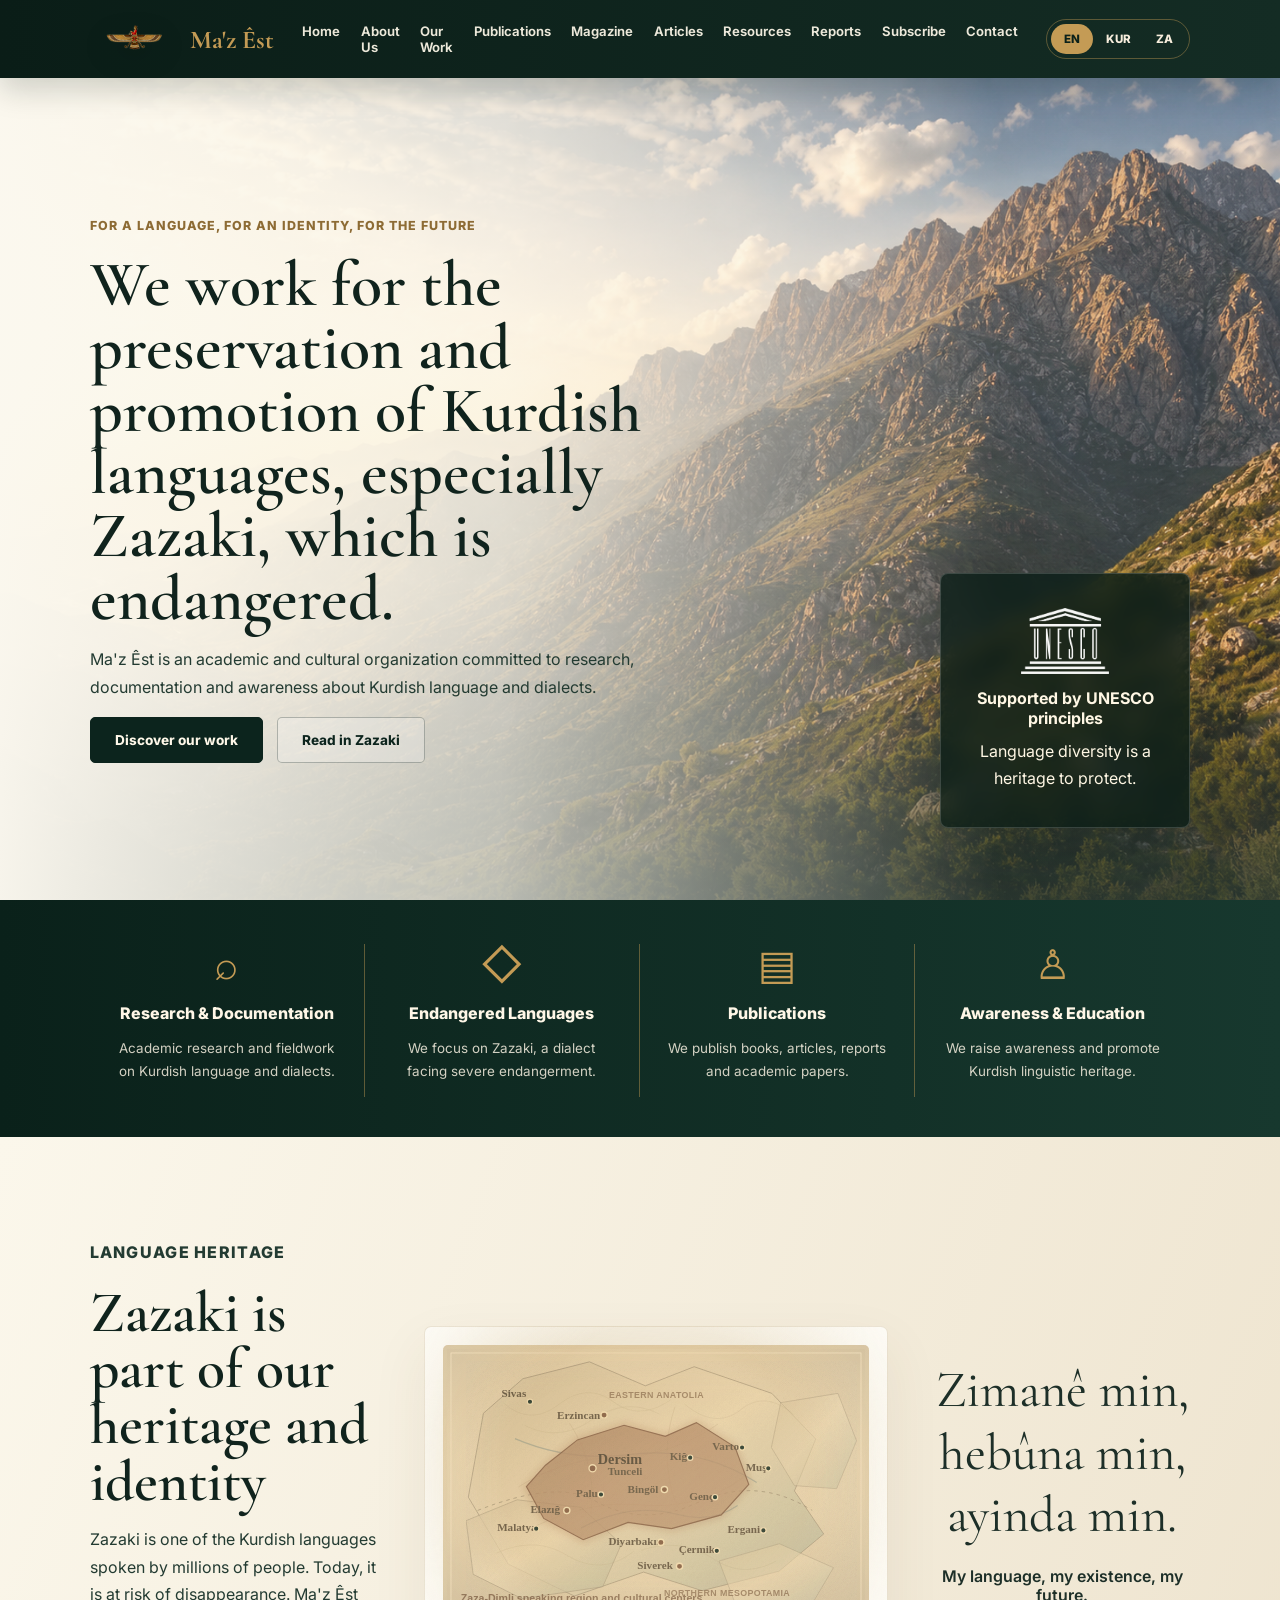
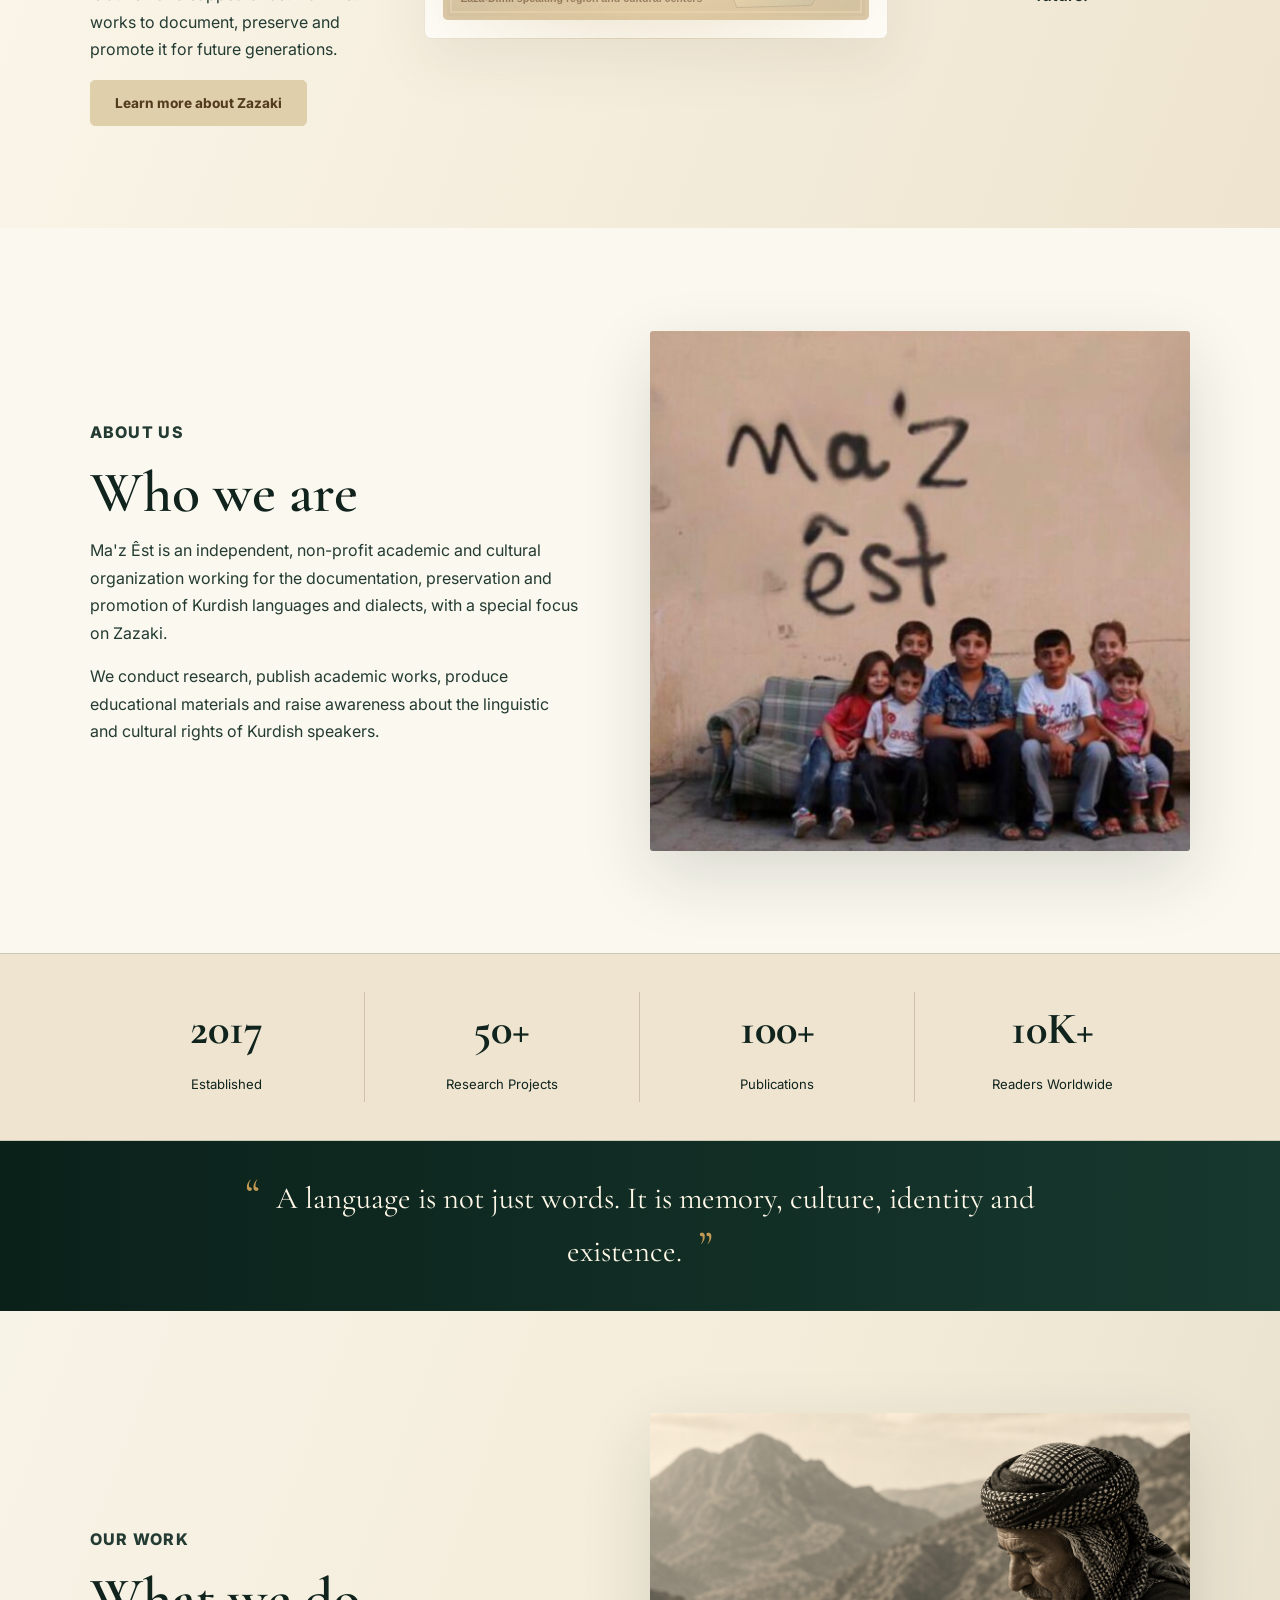
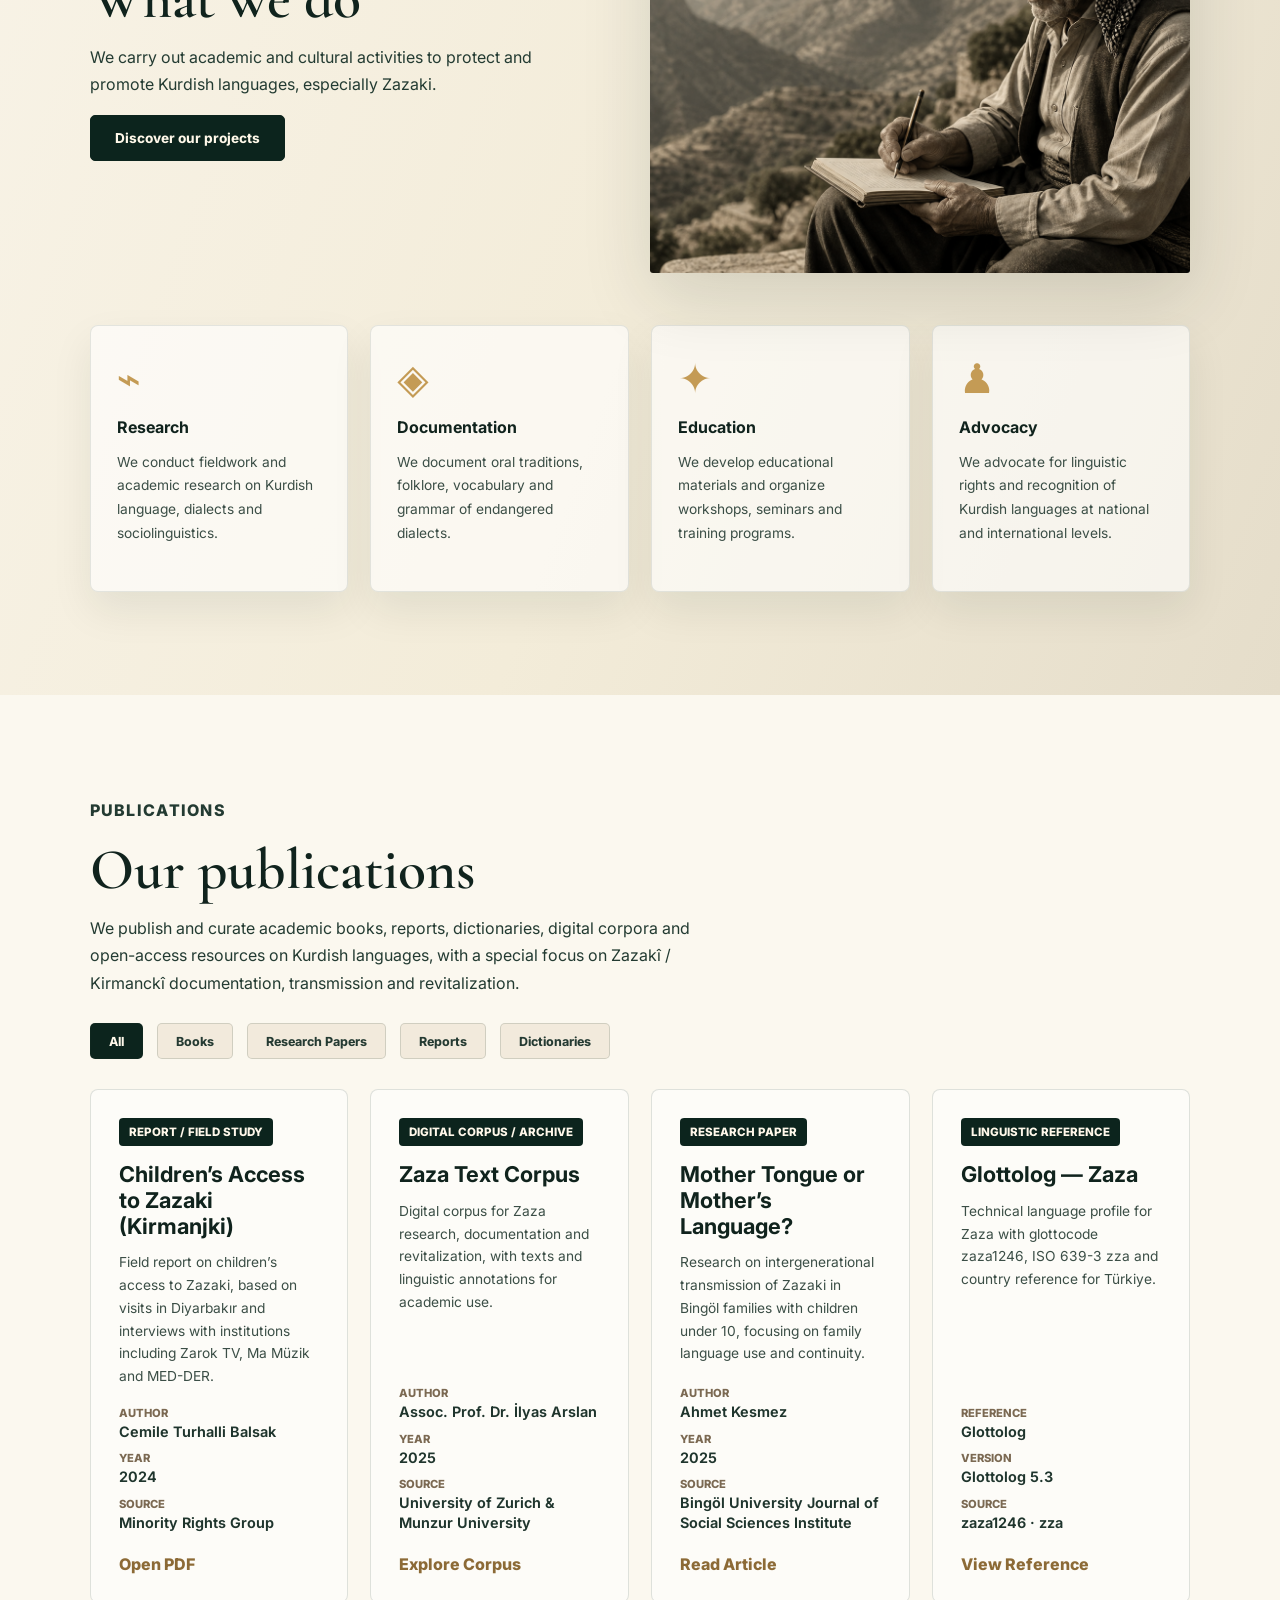
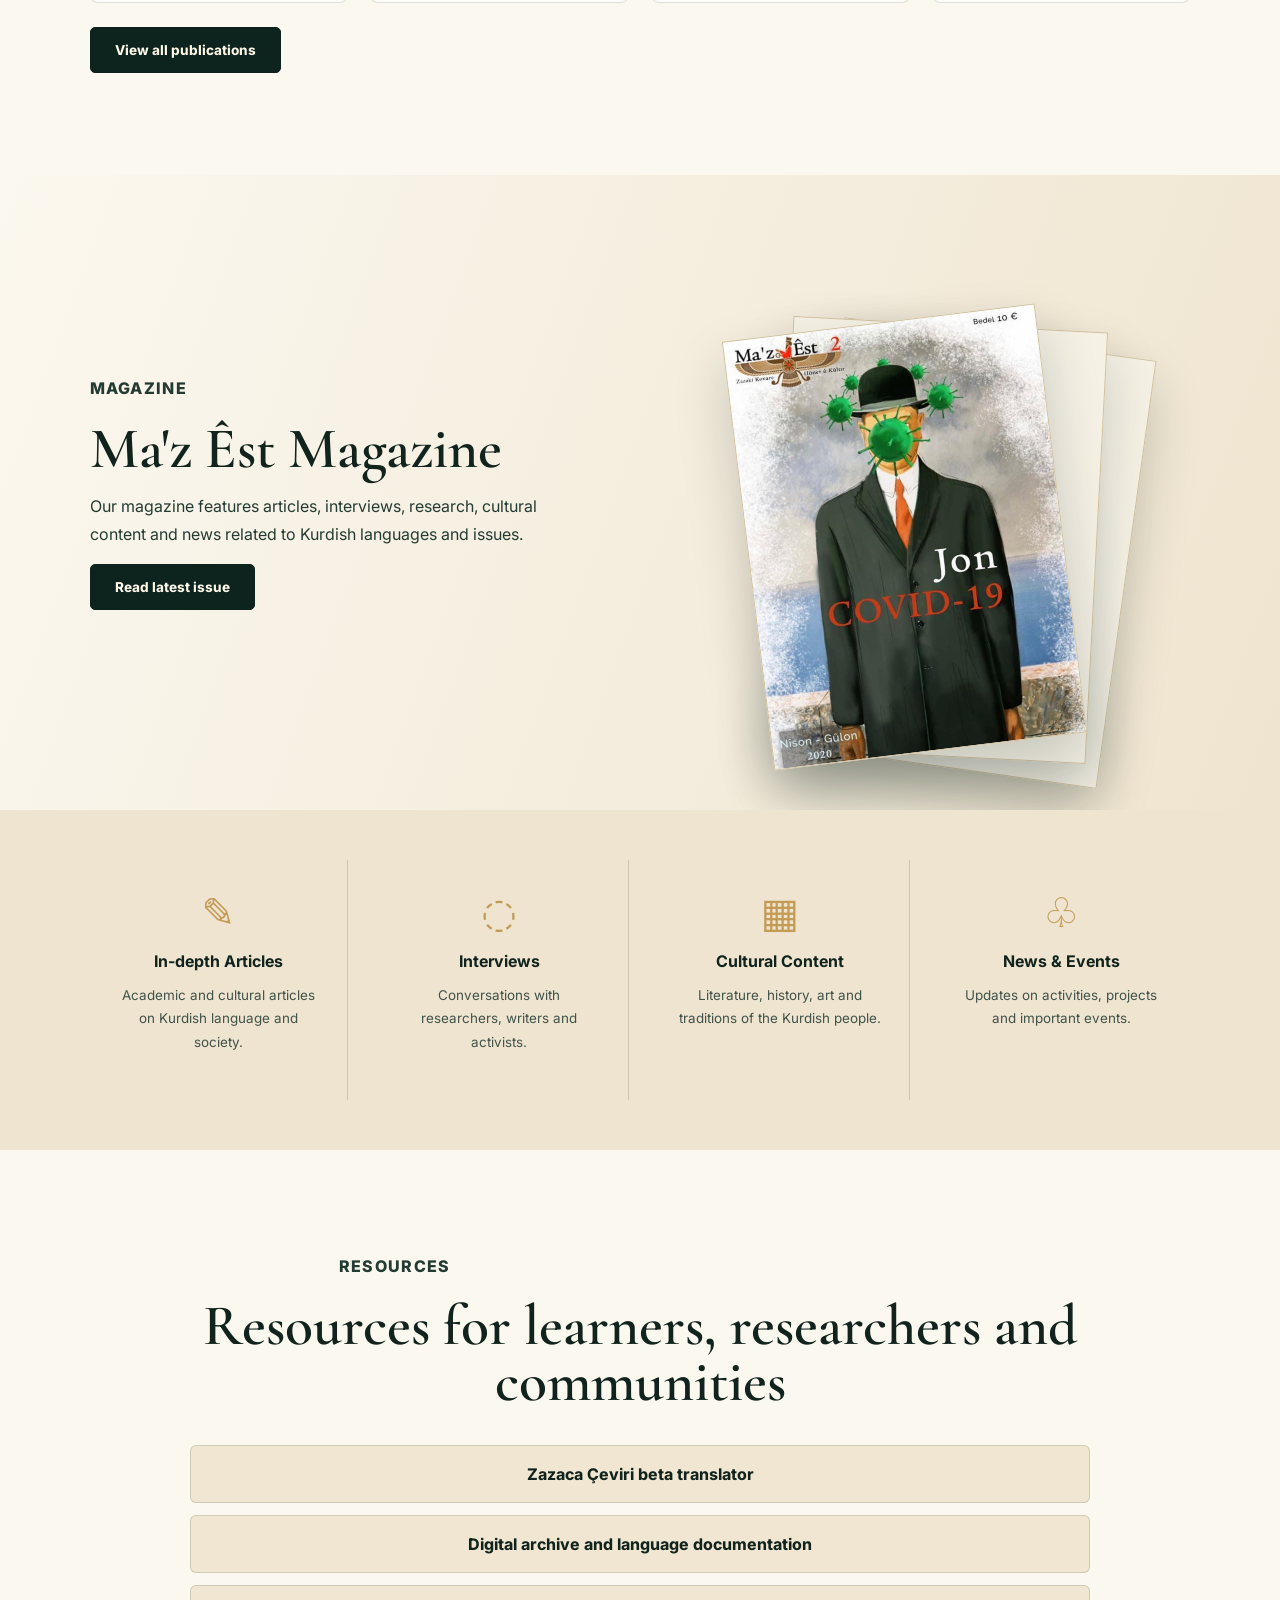
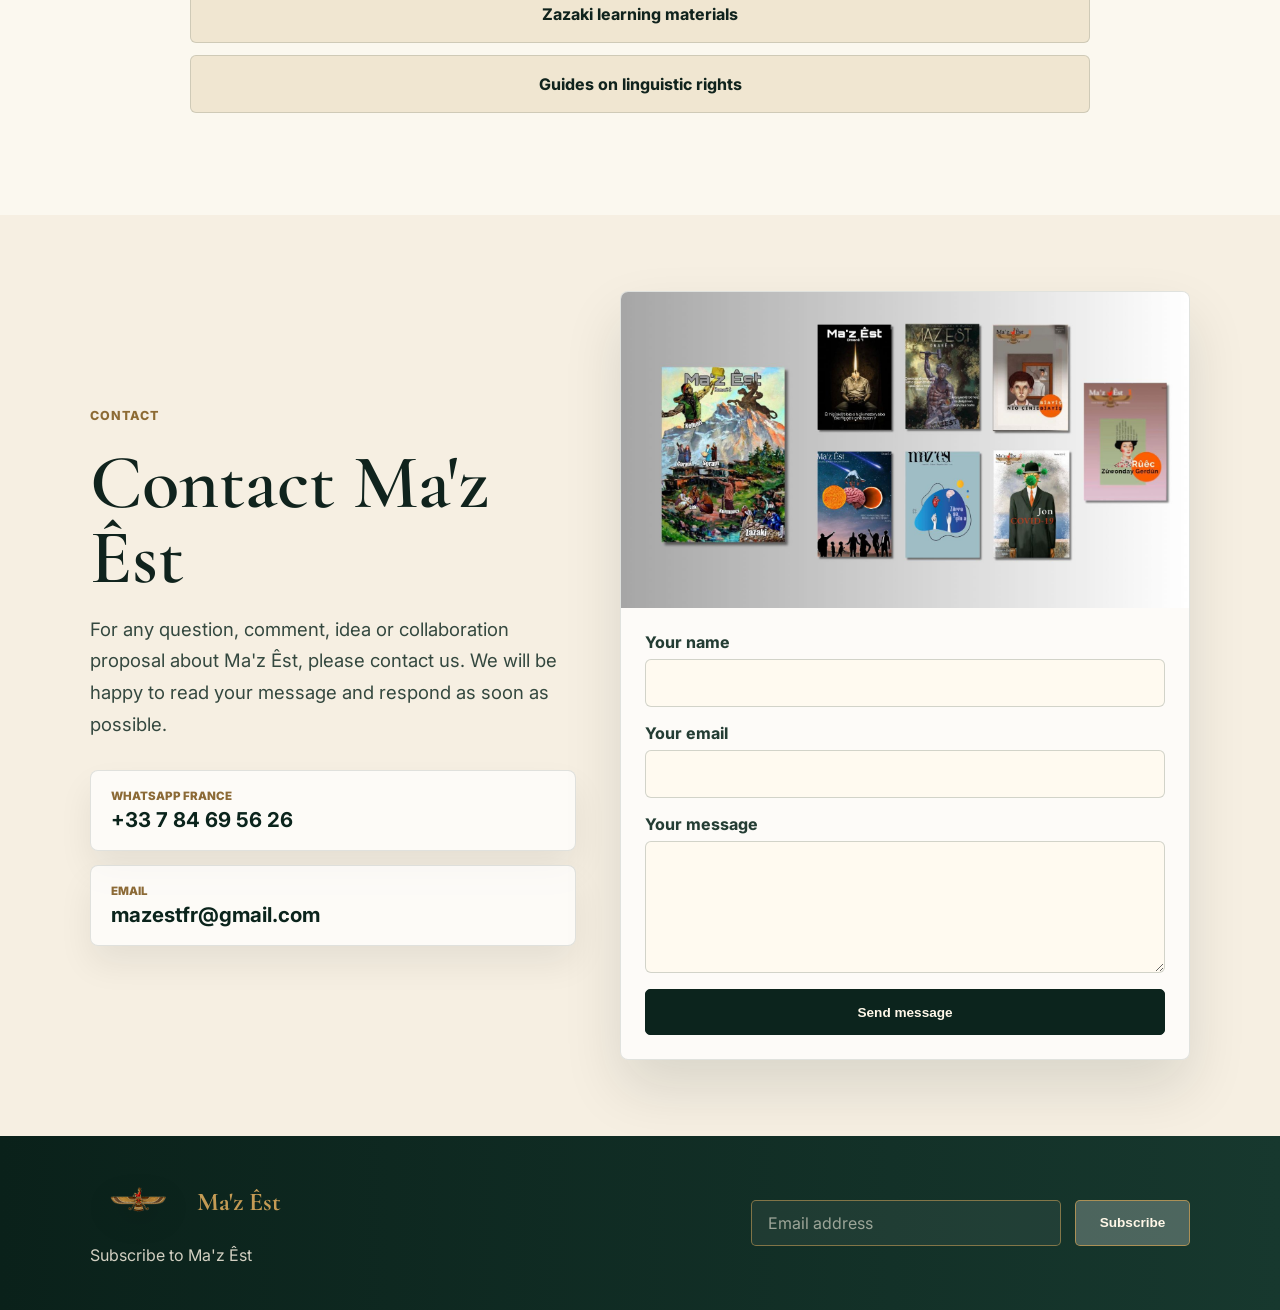
==== commit 2671dc8d: "Add multilingual subscription page" ====
--- a/index.html
+++ b/index.html
@@ -24,6 +24,7 @@
         <a href="articles.html" data-i18n="nav.articles">Articles</a>
         <a href="resources.html" data-i18n="nav.resources">Resources</a>
         <a href="reports.html" data-i18n="nav.reports">Reports</a>
+        <a href="abonnement/" data-i18n="nav.subscribe">Subscribe</a>
         <a href="#contact" data-i18n="nav.contact">Contact</a>
       </nav>
       <div class="language-switch" aria-label="Language">
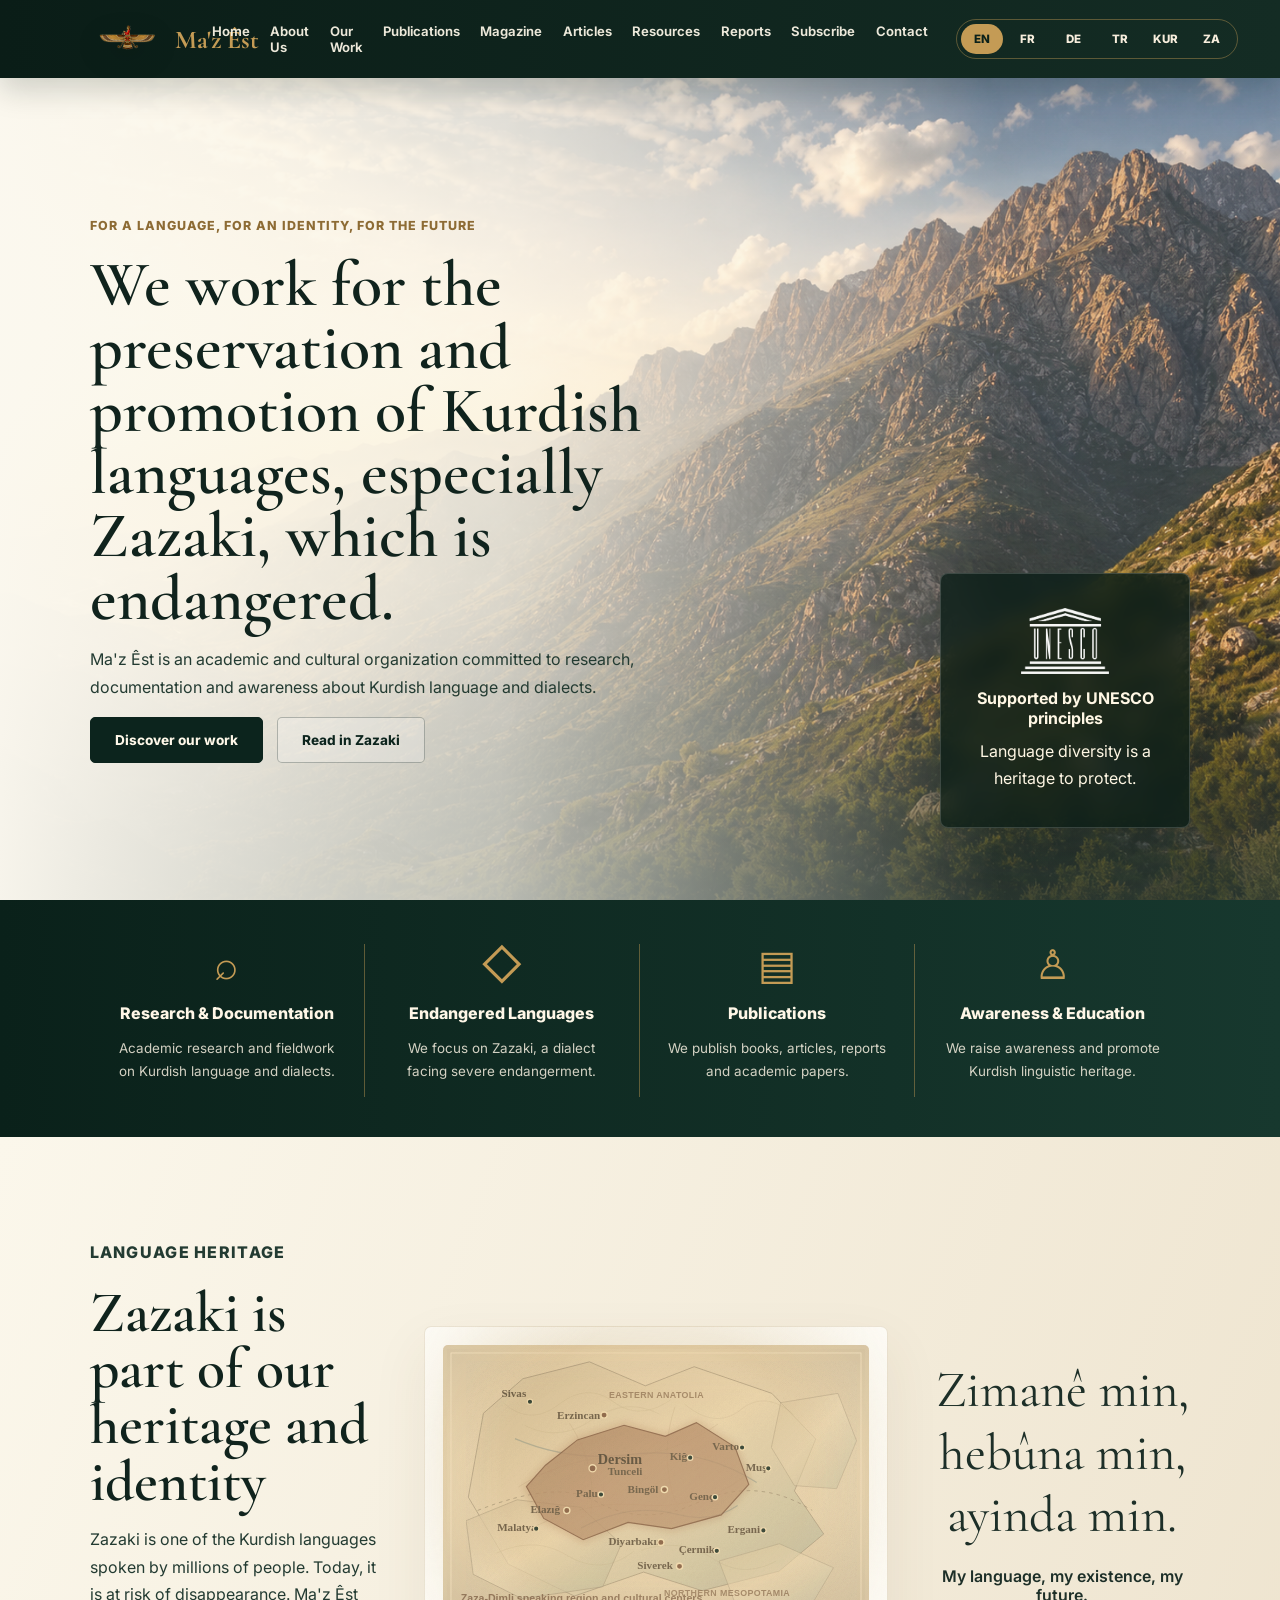
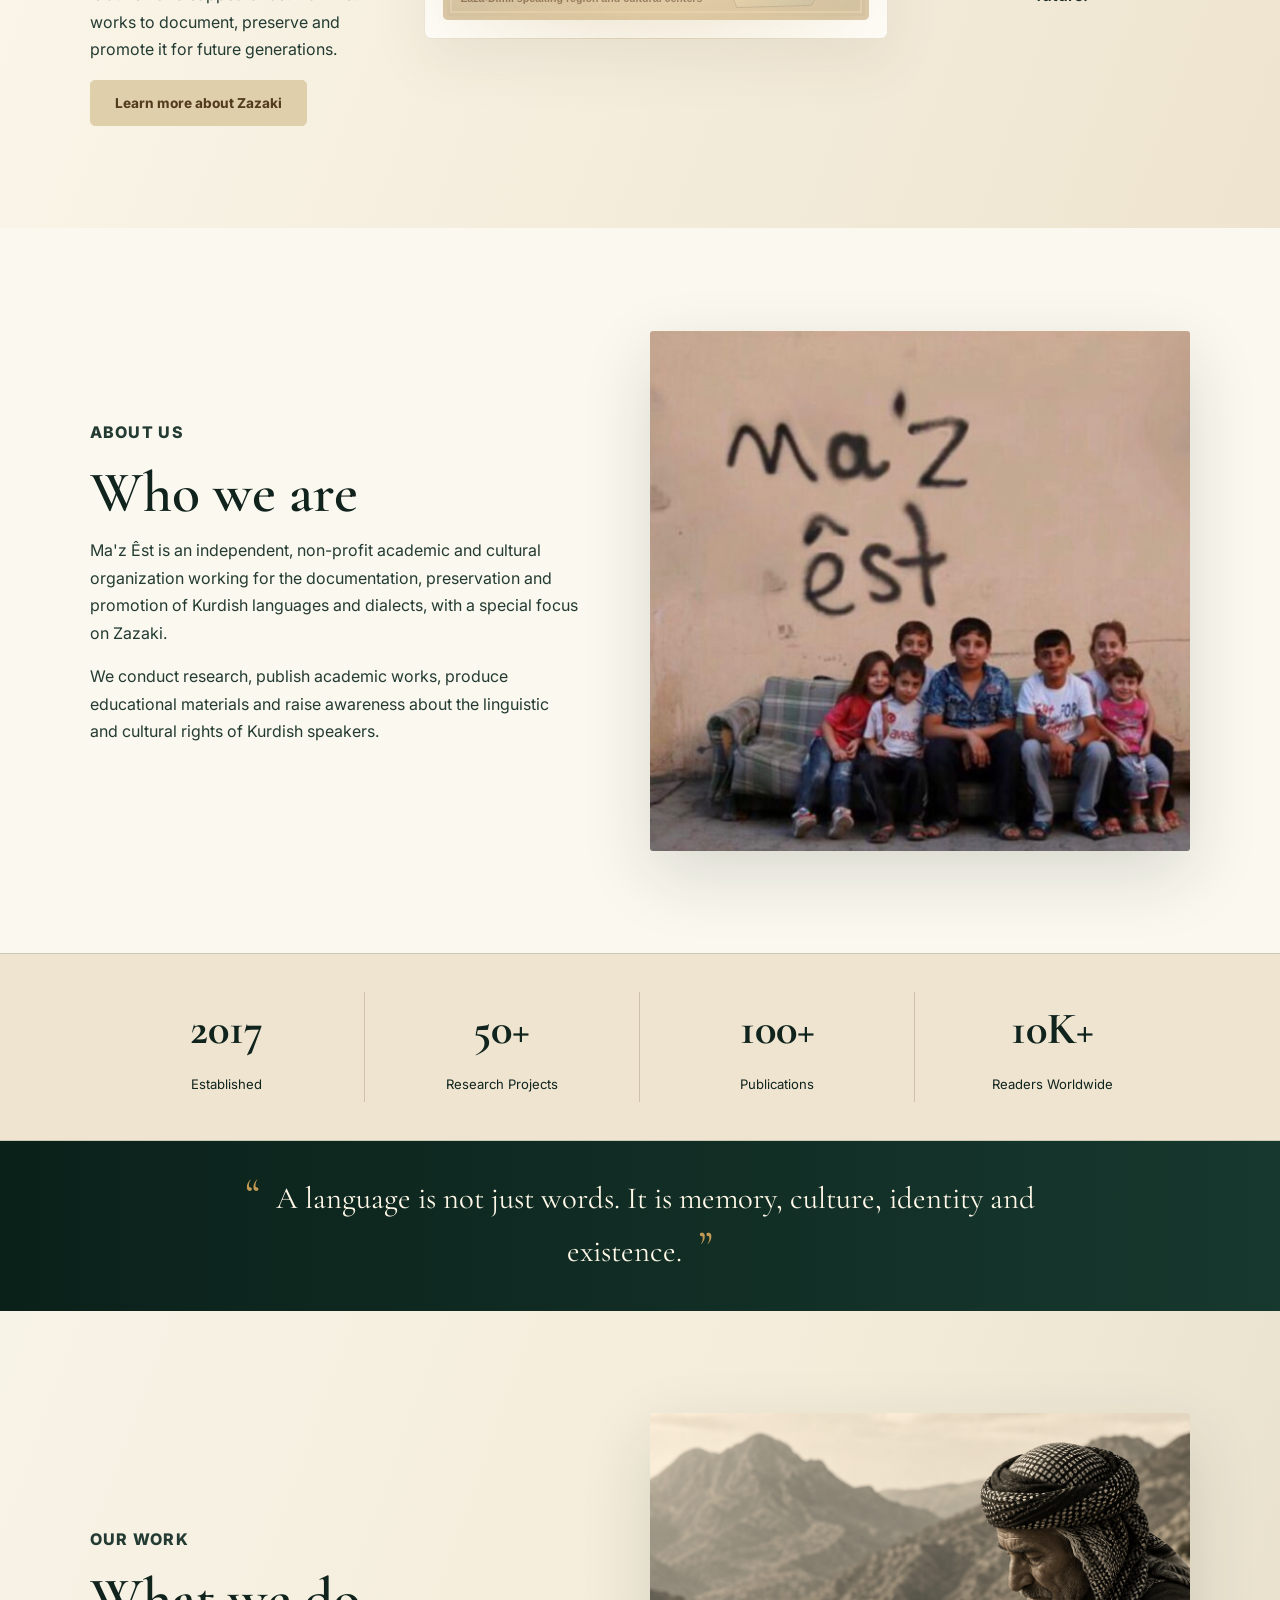
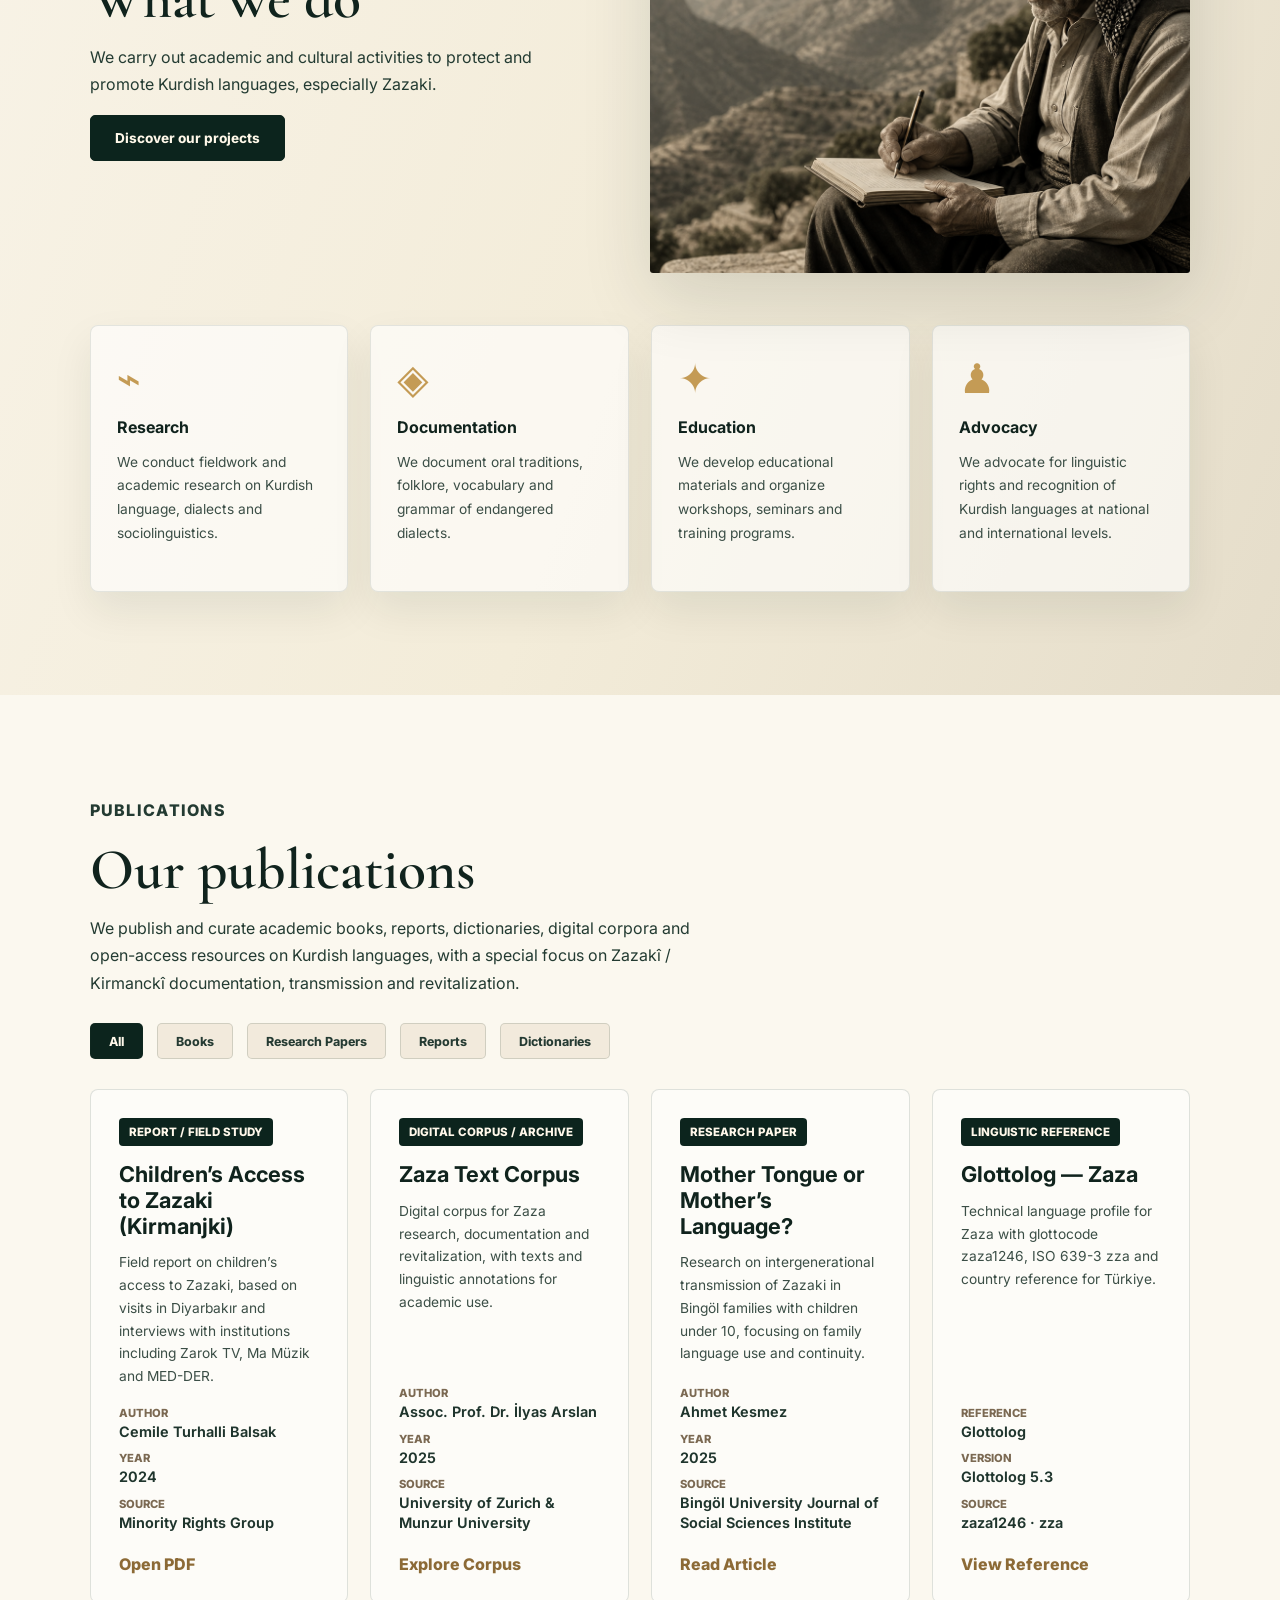
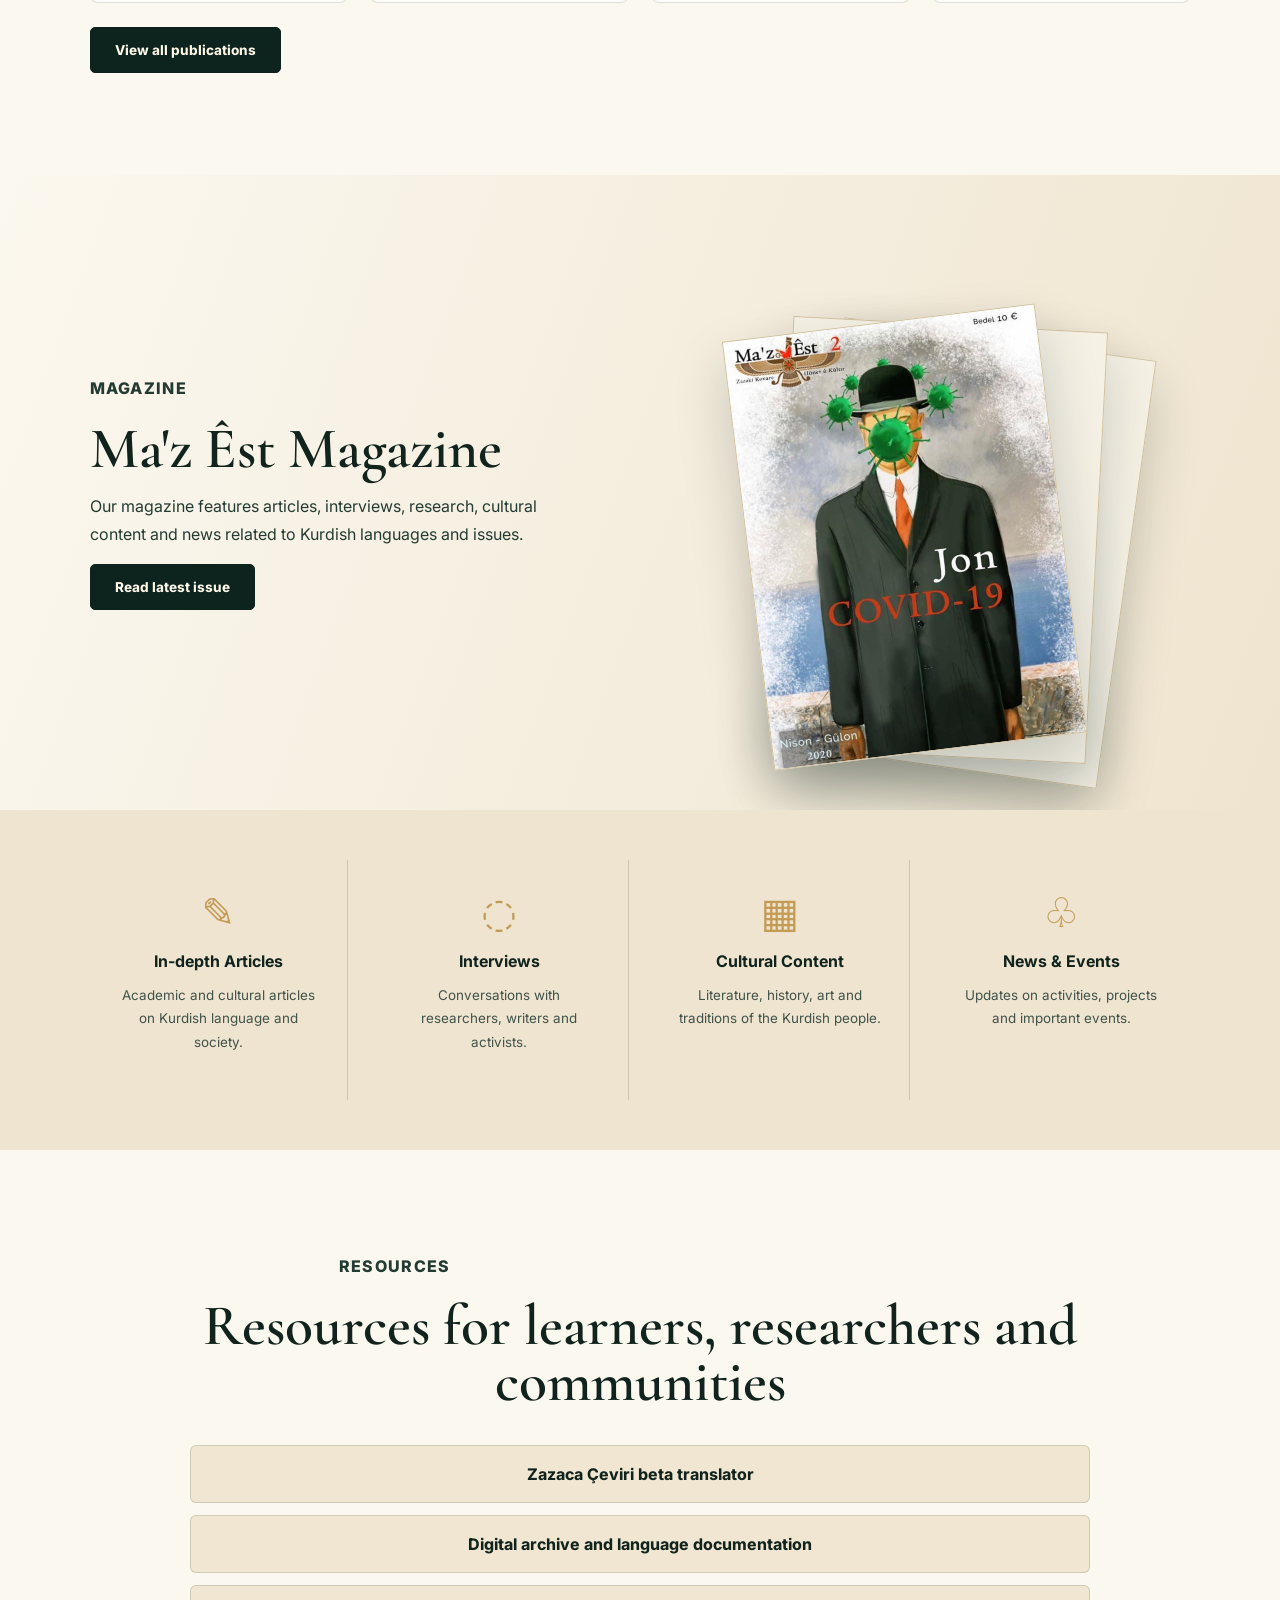
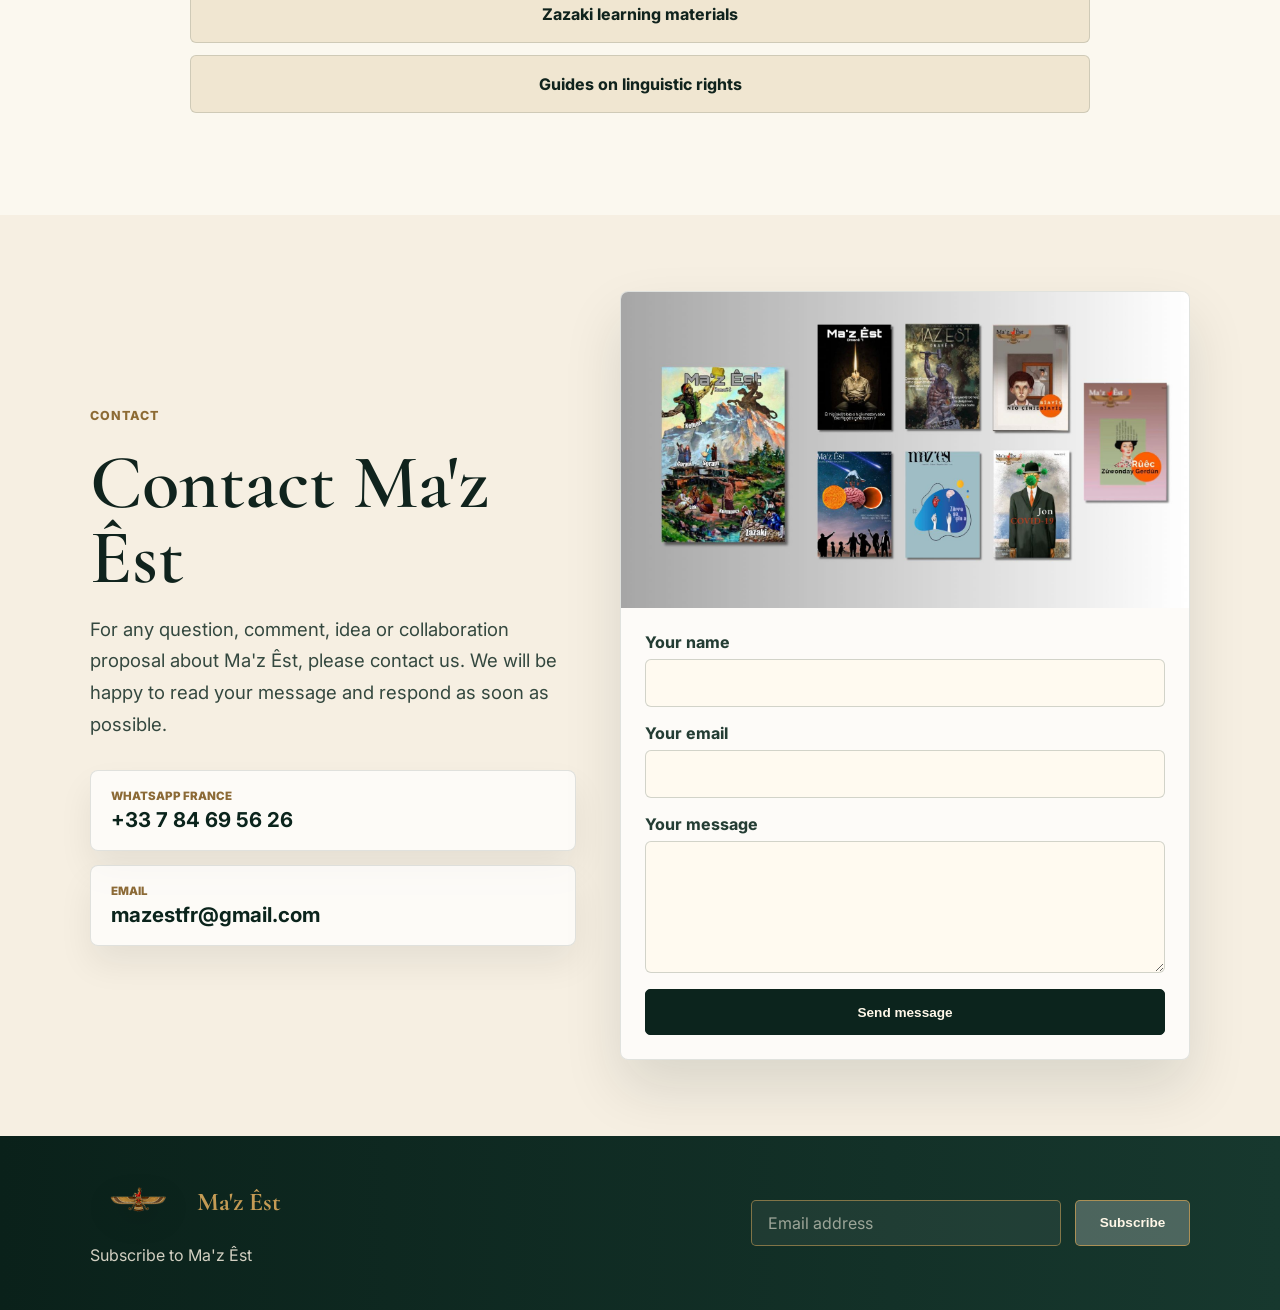
==== commit 736840f1: "Auto-detect visitor language" ====
--- a/index.html
+++ b/index.html
@@ -29,6 +29,9 @@
       </nav>
       <div class="language-switch" aria-label="Language">
         <button type="button" class="active" data-lang="en">EN</button>
+        <button type="button" data-lang="fr">FR</button>
+        <button type="button" data-lang="de">DE</button>
+        <button type="button" data-lang="tr">TR</button>
         <button type="button" data-lang="ku">KUR</button>
         <button type="button" data-lang="za">ZA</button>
       </div>
